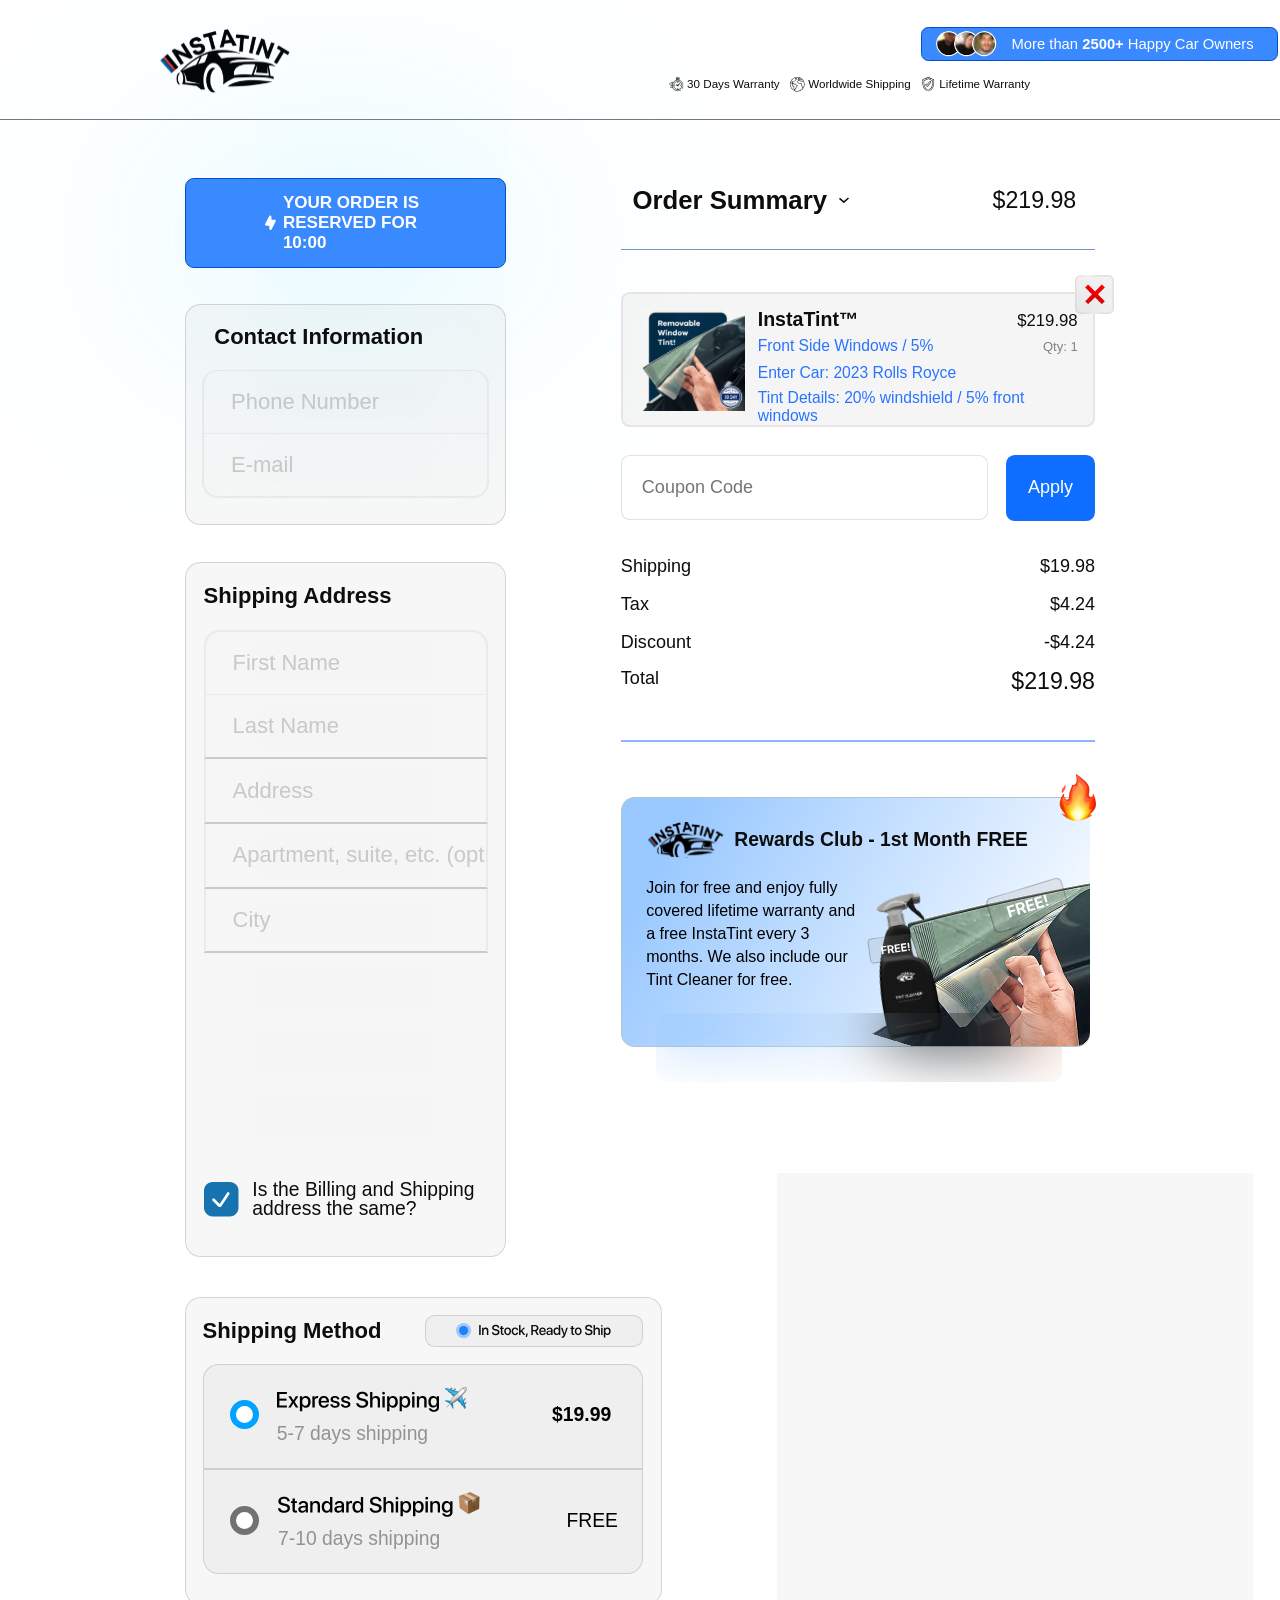
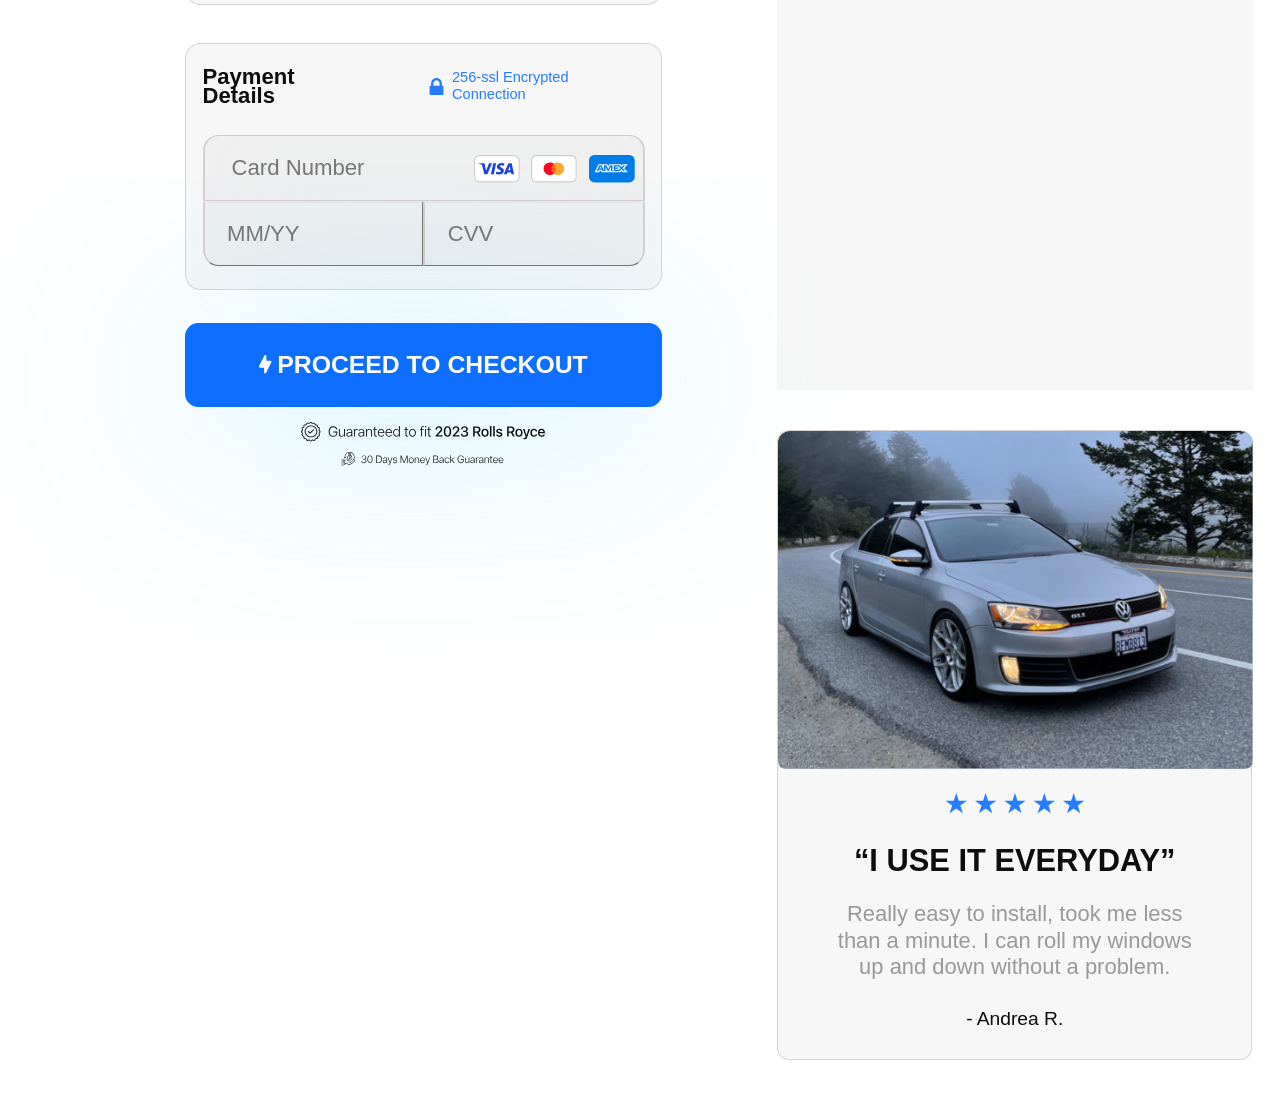
==== index.html @ 5199ae2e "first commit" ====
<!DOCTYPE html>
<html lang="en">

<head>
    <meta charset="UTF-8">
    <meta name="viewport" content="width=device-width, initial-scale=1.0">
    <title>Project 3</title>
    <link rel="stylesheet" href="https://fonts.cdnfonts.com/css/sf-pro-display" />
    <link rel="stylesheet" href="style.css">
</head>

<body>
    <header class="header">
        <div class="first-blue">
            <img src="images/electro.svg" alt="" class="electro" />git init
            <p>YOUR ORDER IS RESERVED FOR 10:00</p>
        </div>
        <div class="main-head">
            <img src="images/logo.svg" alt="" class="logo" />
            <div class="review">
                <div class="avatar-box">
                    <div class="avatars">
                        <img src="images/man-1.svg" alt="User 1" />
                        <img src="images/man-2.svg" alt="User 2" />
                        <img src="images/man-3.svg" alt="User 3" />
                    </div>
                </div>
                <p>More than <span>2500+</span> Happy Car Owners</p>
            </div>
        </div>

        <div class="symbol">
            <div class="same-symbol">
                <img src="images/watch.svg" alt="" class="hint" />
                <p>30 Days Warranty</p>
            </div>
            <div class="same-symbol">
                <img src="images/earth.svg" alt="" class="hint" />
                <p>Worldwide Shipping</p>
            </div>
            <div class="same-symbol">
                <img src="images/protection.svg" alt="" class="hint" />
                <p>Lifetime Warranty</p>
            </div>
        </div>
    </header>
    <section class="section-1">
        <div class="part-1">
            <div class="blue">
                <img src="images/electro.svg" alt="" class="electro" />
                <p>YOUR ORDER IS RESERVED FOR 10:00</p>
            </div>
            <div class="contact">
                <p class="info">Contact Information</p>
                <div class="in">
                    <input type="number" placeholder="Phone Number" class="a">
                    <input type="email" placeholder="E-mail" class="b">
                </div>
            </div>
            <div class="adrees">
                <h2>Shipping Address</h2>
                <div class="in-sec">
                    <input type="email" placeholder="First Name" class="c">
                    <input type="email" placeholder="Last Name" class="d">
                    <input type="email" placeholder="Address" class="d">
                    <input type="email" placeholder="Apartment, suite, etc. (optional)" class="d">
                    <input type="email" placeholder="City" class="d">
                    <input type="email" placeholder="Select State" class="d">
                    <input type="email" placeholder="United States" class="d">
                    <input type="email" placeholder="Zip Code" class="f">
                </div>
                <div class="tick-sec">
                    <img src="images/tick.svg" alt="">
                    <p>Is the Billing and Shipping address the same?</p>
                </div>
            </div>
        </div>
        <div class="part-2">
            <div class="order-summary">
                <div class="alpha">

                    <img src="images/vect.svg" alt="">
                    <p>Order Summary</p>
                    <img src="images/small-ic.svg" alt="">

                </div>
                <div class="price">$219.98</div>
            </div>

            <div class="insta">
                <div class="remove">
                    <img src="images/first.svg" alt="" />
                </div>

                <div class="main-tint">
                    <div class="tint">
                        <p>InstaTint™</p>
                        <span>$219.98</span>
                    </div>
                    <div class="qty">
                        <p>Front Side Windows / 5%</p>
                        <span>Qty: 1</span>
                    </div>
                    <div class="united">
                        <p>Enter Car: 2023 Rolls Royce</p>
                        <p>Tint Details: 20% windshield / 5% front windows</p>
                    </div>
                </div>
                <div class="cross">
                    <img src="images/cross.png" alt="" />
                </div>
            </div>

            <div class="code">
                <input type="number" placeholder="Coupon Code" />
                <button>Apply</button>
            </div>

            <div class="shipping">
                <div>
                    <p>Shipping</p>
                    <p>$19.98</p>
                </div>
                <div>
                    <p>Tax</p>
                    <p>$4.24</p>
                </div>
                <div>
                    <p>Discount</p>
                    <p>-$4.24</p>
                </div>
            </div>
            <div class="total">
                <p>Total</p>
                <span>$219.98</span>
            </div>
            <div class="line"></div>

            <div class="reward">
                <img src="images/cloud.svg" alt="" />
                <div class="reward-head">
                    <img src="images/logo-2.svg" alt="" />
                    <p>Rewards Club - 1st Month FREE</p>
                </div>
                <div class="reward-para">
                    <p>
                        Join for free and enjoy fully covered lifetime warranty and a free
                        InstaTint every 3 months. We also include our Tint Cleaner for
                        free.
                    </p>
                </div>
                <div class="bag">
                    <img class="bag-image" src="images/bag.png" alt="">
                </div>
                <div class="clean">
                    <img src="images/cleaning-spray.svg" alt="">
                </div>
                <div class="free-1">
                    <img src="images/free.svg" alt="">
                </div>
                <div class="free-res"><img src="images/res-free.svg" alt=""></div>
                <div class="free-2">
                    <img src="images/free-1.svg" alt="">
                </div>
                <div class="join">
                    <img class="check" src="images/checke.png" alt="">
                    <p>JOIN TODAY</p>
                </div>
                <div class="fire">
                    <img src="images/fire.png" alt="">
                </div>
            </div>
        </div>
    </section>
    <section class="section-2">
        <div class="sec-2-part-1">
            <div class="ship-sec">
                <div class="ship-con">
                    <h3>Shipping Method</h3>
                    <div class="ship-box">
                        <img src="images/circle.svg" alt="">
                    </div>
                </div>
                <div class="express">
                    <div class="exp-sh">
                        <div class="exp">
                            <div class="blue-circle"></div>
                            <div class="exp-con">
                                <img src="images/expres.png" alt="">
                                <p>5-7 days shipping</p>
                            </div>
                        </div>
                        <h1>$19.99</h1>
                    </div>
                    <div class="standard">
                        <div class="st-con">
                            <div class="brown-circle"></div>
                            <div class="exp-con">
                                <img src="images/aer.png" alt="">
                                <p>7-10 days shipping</p>
                            </div>
                        </div>
                        <h2>FREE</h2>
                    </div>
                </div>
            </div>
            <div class="payment-sec">
                <div class="pay-content">
                    <div class="h2-res">
                        <div class="blue-circle"></div>
                        <h3>Credit Card</h3>
                    </div>
                    <h2>Payment Details</h2>
                    <div class="lock">
                        <img src="images/lok.svg" alt="">
                        <p>256-ssl Encrypted Connection</p>
                    </div>
                </div>
                <div class="all">
                    <input type="number" placeholder="Card Number" class="g">
                    <div class="input-double">
                        <input type="number" placeholder="MM/YY" class="j">
                        <input type="text" placeholder="CVV" class="h">
                    </div>
                    <div class="bank">
                        <img src="images/Visa.svg" alt="">
                        <img src="images/cad.svg" alt="">
                        <img src="images/amex.svg" alt="">
                    </div>
                </div>
            </div>
            <div class="proc">
                <img src="images/icon.svg" alt="">
                <p>PROCEED TO CHECKOUT</p>
            </div>
            <div class="end-img">
                <img class="big" src="images/fram.svg" alt="">
                <img class="smal" src="images/money-bac.svg" alt="">
            </div>
        </div>


        <!-- part--two------------------------------------------------------ -->

        <div class="sec-2-part-2">
            <div class="main-2">
                <div class="heading-trust">
                    <p>Why Do Over 2.5K+ Customers Trust INSTATINTS</p>
                </div>
                <div class="car-1">
                    <img class="door-1" src="images/car-door-1.svg" alt="" />
                    <img class="blur" src="images/blur.svg" alt="" />
                    <div class="theory-1">
                        <p>Filters 96% of UV rays</p>
                        <span>InstaTints' window films </span>
                        <span>provide excellent UV</span>
                        <span>protection, blocking up to 96%</span>
                        <span> of harmful ultraviolet rays.</span>
                    </div>
                </div>


                <div class="car-2">
                    <div class="theory-2">
                        <p>Glare reduction</p>
                        <span>Our tints are designed to reduce</span>
                        <span>glare from the sun and</span>
                        <span>headlights, enhancing your</span>
                        <span> visibility and reducing eye strain</span>
                        <span>while driving.</span>
                        <div class="th-2">Our tints are designed to reduce glare from the sun and headlights, enhancing
                            your visibility and reducing eye strain while driving.</div>
                    </div>
                    <img class="door-2" src="images/imag.svg" alt="" />
                    <img class="blur-2" src="images/blur.svg" alt="" />
                </div>


                <div class="car-3">
                    <div class="theory-3">
                        <p>Aesthetic Look</p>
                        <span>With InstaTints, you can achieve</span>
                        <span>the perfect look for your vehicle,</span>
                        <span> whether you prefer a classic, </span>
                        <span>understated style or a bold, eye-</span>
                        <span> catching appearance.</span>
                    </div>
                    <img class="door-3" src="images/imeg.svg" alt="" />
                    <img class="blur-3" src="images/blur.svg" alt="" />
                </div>

            </div>
            <div class="end-image">
                <div class="cars-img">
                    <img class="luxury" src="images/change.svg" alt="">
                    <img class="sec-cars" src="images/car-2-img.png" alt="">
                    <img class="sec-cars" src="images/car-3-img.png" alt="">
                </div>
                <div class="stars"><img src="images/stars.svg" alt=""></div>
                <div class="h2">“I use it everyday”</div>
                <p>Really easy to install, took me less than a minute. I can roll my windows up and down without a
                    problem.</p>
                <h4>- Andrea R.</h4>
            </div>

        </div>













    </section>



    <!-- js images -->
    <script>
        document.addEventListener("DOMContentLoaded", function () {

            const cars = document.querySelectorAll(".cars-img img");
            let current = 0;

            // Start mein sirf pehli (luxury) image show
            cars.forEach(function (car) {
                car.style.display = "none";
                car.style.opacity = "0";
                car.style.transition = "opacity 0.5s ease";
            });

            cars[0].style.display = "block";
            cars[0].style.opacity = "1";

            // Har 3.5 seconds baad image change
            setInterval(function () {

                // Current image hide
                cars[current].style.opacity = "0";

                setTimeout(function () {
                    cars[current].style.display = "none";

                    // Next image
                    current++;

                    if (current >= cars.length) {
                        current = 0;
                    }

                    cars[current].style.display = "block";

                    setTimeout(function () {
                        cars[current].style.opacity = "1";
                    }, 50);

                }, 500);

            }, 3500);

        });
    </script>
</body>

</html>
---- style.css ----
* {
  margin: 0;
  padding: 0;
  box-sizing: border-box;
  font-family: "SF Pro Display", sans-serif;
}

.header {
  border-bottom: 1.5px solid #767676;
  height: 120px;
}

.main-head {
  display: flex;
  padding-bottom: 27px;
}

.logo {
  max-width: 132px;
  max-height: 65.0434799194336px;
  margin-left: 160px;
  margin-top: 29px;
}

.review {
  display: flex;
  max-width: 357px;
  width: 100%;
  height: 33.5px;
  border-width: 0.74px;
  opacity: 1;
  border-radius: 7.41px;
  background-color: #0d6effcf;
  border: 0.74px solid #0050c8;
  align-items: center;
  margin-left: 631px;
  margin-top: 27px;
}

.review p {
  font-weight: 500;
  font-size: 14.81px;
  color: #ffffff;
}

.header span {
  font-weight: 600;
  font-size: 14.81px;
}

.avatar-box {
  display: inline-block;
  padding: 16px 14px;
  border-radius: 12px;
}

.avatars {
  display: flex;
  align-items: center;
}

.avatars img {
  width: 25.8px;
  height: 25.8px;
  object-fit: cover;
  margin-left: -8px;
  border-radius: 50%;
}

.avatars img:first-child {
  margin-left: 0;
}

.symbol {
  display: flex;
  position: absolute;
  right: 250px;
  margin-top: -44px;
  gap: 10.08px;
}

.same-symbol {
  display: flex;
  gap: 3.49px;
}

.same-symbol p {
  font-weight: 300;
  font-size: 11.63px;
  color: #0d0d0d;
  font-style: light;
}

.hint {
  width: 15px;
  height: 15px;
}

/* .............................section-1...................... */
.section-1 {
  margin-left: 185px;
  margin-right: 185px;
  display: flex;
  gap: 115.27px;
}

.blue {
  max-width: 477.3651428222656px;
  border-radius: 8.84px;
  border-width: 0.61px;
  background-color: #3989ff;
  border: 0.61px solid #0050c8;
  box-shadow: 0px 15.97px 238.68px 0px #69e4ff7a;
  display: flex;
  padding: 14px 79px 14px 79px;
  gap: 6.9px;
  margin-top: 57.5px;
  margin-bottom: 36px;
}

.blue p {
  color: #ffffff;
  font-weight: 700;
  font-size: 17.05px;
}

.contact {
  max-width: 476.0639343261719px;
  width: 100%;
  height: 221.5210723876953px;
  border-radius: 15.69px;
  border-width: 1.57px;
  border: 1.57px solid rgb(173 156 156 / 40%);
  backdrop-filter: blur(37.649532318115234px);
  background-color: #0d0d0d08;

}

.contact p {
  padding-top: 19px;
  color: #0d0d0d;
  font-weight: 700;
  font-size: 22.01px;
  padding-left: 28.29px;
}

.info {
  margin-bottom: 20.91px;
}

.in {
  display: flex;
  flex-direction: column;
  padding-left: 16px;
  padding-right: 16px;
  margin-bottom: 25.89px;
}

.a {
  max-width: 441px;
  width: 100%;
  height: 64px;
  background-color: #0d0d0d08;
  border-top: 2px solid #0d0d0d08;
  border: 1.57px solid rgb(173 156 156 / 40%);
  border-left: 2px solid rgb(173 156 156 / 40%);
  border-right: 2px solid rgb(173 156 156 / 40%);
  backdrop-filter: blur(37.649532318115234px);
  border-top-left-radius: 15.69px;
  border-top-right-radius: 15.69px;
  text-indent: 27px;

}

.b {
  max-width: 441px;
  width: 100%;
  height: 64px;
  background-color: #0d0d0d08;
  backdrop-filter: blur(37.649532318115234px);
  border-bottom-left-radius: 15.69px;
  border-bottom-right-radius: 15.69px;
  text-indent: 27px;
  border-bottom: 2px solid rgb(173 156 156 / 40%);
  border-left: 2px solid rgb(173 156 156 / 40%);
  border-right: 2px solid rgb(173 156 156 / 40%);
  border-top: none;

}

.in input {
  color: #0D0D0D5C;
  font-weight: 400;
  font-size: 22.01px;
  opacity: 36%;
}

.adrees {
  max-width: 477px;
  width: 100%;
  opacity: 1;
  margin-top: 37px;
  background-color: #0D0D0D08;
  backdrop-filter: blur(37.75865173339844px);
  padding: 23px 16.51px 0 17.55px;
  border-radius: 15.73px;
  border: 1.57px solid rgb(173 156 156 / 40%);

}

.adrees h2 {
  font-weight: 700;
  font-size: 22.08px;
  line-height: 19.23px;
  color: #0D0D0D;
}

.in-sec {
  margin-top: 24.5px;
}

.in-sec input {
  color: rgb(173 156 156 / 40%);
  font-weight: 400;
  font-size: 22.01px;
  opacity: 36%;
}

.c {
  max-width: 441px;
  width: 100%;
  height: 65px;
  background-color: #0d0d0d08;
  border-top: 2px solid rgb(173 156 156 / 40%);
  border-bottom: 1.57px solid rgb(173 156 156 / 40%);
  border-left: 2px solid rgb(173 156 156 / 40%);
  border-right: 2px solid rgb(173 156 156 / 40%);
  backdrop-filter: blur(37.649532318115234px);
  border-top-left-radius: 15.69px;
  border-top-right-radius: 15.69px;
  text-indent: 27px;
}

.d {
  max-width: 441px;
  width: 100%;
  height: 64.7px;
  background-color: #0d0d0d08;
  border-top: 0px solid rgb(173 156 156 / 40%);
  /* border-bottom: 1.57px solid rgb(173 156 156 / 40%); */
  border-left: 2px solid rgb(173 156 156 / 40%);
  border-right: 2px solid rgb(173 156 156 / 40%);
  backdrop-filter: blur(37.649532318115234px);
  text-indent: 27px;
}

.f {
  max-width: 441px;
  width: 100%;
  height: 64px;
  background-color: #0d0d0d08;
  backdrop-filter: blur(37.649532318115234px);
  border-bottom-left-radius: 15.69px;
  border-bottom-right-radius: 15.69px;
  text-indent: 27px;
  border-bottom: 2px solid rgb(173 156 156 / 40%);
  border-left: 2px solid rgb(173 156 156 / 40%);
  border-right: 2px solid rgb(173 156 156 / 40%);
  border-top: none;
  margin-bottom: 33px;
}

.tick-sec {
  display: flex;
  align-items: center;
  gap: 13.8px;
  margin-bottom: 38px;
}

.tick-sec p {
  font-weight: 400;
  font-size: 19.32px;
  line-height: 19.23px;
  color: #0D0D0D;
}

/*   ...part---two...../ */
.part-2 {
  max-width: 474.15px;
  width: 100%;
}

.order-summary {
  margin-top: 65.5px;
  display: flex;
  align-items: center;
  gap: 144px;
  border-bottom: 0.94px solid #7593c6;
  padding-bottom: 34.95px;
  margin-bottom: 42px;
}

.alpha {
  display: flex;
  gap: 11.58px;
}

.alpha p {
  color: #0d0d0d;
  font-weight: 700;
  font-size: 25.74px;
}

.price {
  color: #0d0d0d;
  font-weight: 500;
  font-size: 23.17px;
}

.insta {
  max-width: 474px;
  width: 100%;
  height: 135px;
  opacity: 1;
  border-radius: 8.76px;
  border-width: 1.32px;
  background-color: #0d0d0d0a;
  backdrop-filter: blur(21.02606773376465px);
  border: 2px solid rgb(233 227 227);
  margin-bottom: 27.28px;
  display: flex;
  position: relative;
}

.remove {
  padding: 13.5px 12.85px 15px 19px;
}

.main-tint {
  max-width: 320px;
  width: 100%;
}

.tint {
  display: flex;
  justify-content: space-between;
  padding: 13.5px 0 0 0;
  margin-bottom: 6.5px;
  align-items: baseline;
}

.tint p {
  color: #0d0d0d;
  font-weight: 700;
  font-size: 19.58px;
}

.tint span {
  color: #0d0d0d;
  font-weight: 500;
  font-size: 16.75px;
}

.qty {
  display: flex;
  justify-content: space-between;
  margin-bottom: 8.5px;
  align-items: baseline;
}

.qty p {
  color: #2873ff;
  font-weight: 400;
  font-size: 15.66px;
}

.qty span {
  font-weight: 500;
  font-size: 13.03px;
  color: #818181;
}

.united {
  display: flex;
  flex-direction: column;
  gap: 7.53px;
}

.united p {
  color: #2873ff;
  font-weight: 400;
  font-size: 15.66px;
}

.cross {
  position: absolute;
  right: -21px;
  top: -19px;
}

.code {
  display: flex;
  gap: 18.5px;
  margin-bottom: 34.9px;
}

.code input {
  max-width: 366.85px;
  width: 100%;
  height: 65.5px;
  background-color: #ffffff;
  border: 2px solid #1816161f;
  border-radius: 8.8px;
  opacity: 1;
  border-width: 1.29px;
  text-indent: 20px;
  color: #0d0d0d;
  font-weight: 400;
  font-size: 18.02px;
}

.code button {
  max-width: 89px;
  width: 100%;
  height: 66.5px;
  opacity: 1;
  border-radius: 8.8px;
  border: none;
  background:
    linear-gradient(0deg, #0d6eff, #0d6eff),
    radial-gradient(216.03% 214% at 49.78% -94.51%,
      #8dbbff 30.52%,
      #0d6eff 53.85%)
    /* warning: gradient uses a rotation that is not supported by CSS and may not behave as expected */
  ;
}

button {
  font-weight: 500;
  font-size: 18.02px;
  text-align: center;
  color: #ffffff;
}

.free-res {
  display: none;
}

.shipping {
  display: flex;
  flex-direction: column;
  gap: 16.9px;
  margin-bottom: 14.7px;
}

.shipping div {
  color: #0d0d0d;
  font-weight: 500;
  font-size: 18.02px;
  display: flex;
  justify-content: space-between;
}

.total {
  display: flex;
  justify-content: space-between;
  margin-bottom: 45px;
}

.total p {
  color: #0d0d0d;
  font-weight: 500;
  font-size: 18.02px;
}

.total span {
  color: #0d0d0d;
  font-weight: 500;
  font-size: 23.17px;
}

.line {
  border: 0.94px solid #8db5ff;
  max-width: 475px;
  width: 100%;
  height: 0px;
  border-width: 0.94px;
  opacity: 1;
  margin-bottom: 55.8px;
}

.reward {
  max-width: 468.9px;
  width: 100%;
  height: 250px;
  opacity: 1;
  border-radius: 13.75px;
  border-width: 1.37px;
  border: 1.57px solid #aec7d1;
  border-right: none;
  background: linear-gradient(118.94deg,
      rgba(99, 171, 255, 0.65) 11.46%,
      rgba(255, 255, 255, 0.65) 96.56%);

  ;
  backdrop-filter: blur(32.98960876464844px);
  position: relative;
}

.reward-head {
  position: absolute;
  top: 24px;
  left: 24px;
  display: flex;
  gap: 9.5px;
  display: flex;
  align-items: center;
}

.reward-head p {
  color: #0d0d0d;
  font-weight: 700;
  font-size: 19.29px;
}

.reward-para {
  position: absolute;
  max-width: 210px;
  width: 100%;
  height: 115;
  top: 77.62px;
  left: 24.4px;
  opacity: 1;
  line-height: 23px;
}

.bag {
  max-width: 274px;
  width: 100%;
  position: absolute;
  height: 274px;
  top: -2.92px;
  left: 247.39px;
  opacity: 1;
}

.bag-image {
  border-bottom-right-radius: 13.75px;
}

.clean {
  position: absolute;
  max-width: 271px;
  width: 100%;
  height: 188px;
  top: 51.66px;
  left: 131.15px;
  opacity: 1;
}

.shadow {
  position: absolute;
  color: #2c84ff;
  max-width: 182px;
  width: 100%;
  height: 77px;
  top: 203.07px;
  left: 150.45px;
  opacity: 1;
  backdrop-filter: blur(0px);
  border-radius: 50%;
}

.free-1 {
  position: absolute;
  max-width: 56.4px;
  width: 100%;
  height: 30.01px;
  top: 128.6px;
  left: 242.99px;
  opacity: 100;
}

.free-2 {
  position: absolute;
  max-width: 81.5px;
  height: 43.3px;
  top: 71.83px;
  left: 360.55px;
  opacity: 1;
}

.fire {
  position: absolute;
  max-width: 47px;
  width: 100%;
  height: 66px;
  top: -23.99px;
  left: 432.22px;
  opacity: 1;
}

.join {
  position: absolute;
  display: flex;
  max-width: 406.6px;
  width: 100%;
  height: 69.12px;
  top: 214.37px;
  left: 33.89px;
  opacity: 1;
  border-radius: 11.92px;
  border-width: 1.19px;
  background-color: #0d6eff;
  backdrop-filter: blur(28.61383628845215px);
  align-items: center;
  gap: 8.13px;
}

.join p {
  color: #ffffff;
  font-weight: 700;
  font-size: 21.63px;
}

.check {
  background-color: #1930ff;
  height: 28px;
  max-width: 28px;
  width: 100%;
  margin-left: 121px;
  cursor: pointer;
  border-radius: 6px;
}

/* ......... section-2....... */
.section-2 {
  margin-left: 185px;
  margin-right: 185px;
  display: flex;
}

.ship-sec {
  background-color: #0D0D0D08;
  margin-top: 40px;
  padding: 17px 17.86px 29.36px 16.56px;
  border: 1.57px solid rgb(173 156 156 / 40%);
  border-radius: 15.73px;

}

.ship-con {
  display: flex;
  align-items: center;
  justify-content: space-between;
}

.ship-con h3 {
  font-weight: 700;
  font-size: 22.08px;
  line-height: 19.23px;
  color: #0D0D0D;
}

.ship-box {
  max-width: 218.2px;
  width: 100%;
  border-radius: 9.66px;
  background-color: #0D0D0D08;
  border: 1.38px solid rgb(173 156 156 / 40%);
  display: flex;
  justify-content: center;
  padding: 6.8px 0;
}

.sec-2-part-1 {
  max-width: 477px;
  width: 100%;
}

.exp-sh {
  max-width: 442.95px;
  background: #00000008;
  border: 1.57px solid rgb(173 156 156 / 40%);
  border-top-left-radius: 15.73px;
  border-top-right-radius: 15.73px;
  padding-top: 22px;
  padding-right: 28.45px;
  padding-bottom: 25.54px;
  padding-left: 26.22px;
  display: flex;
  align-items: center;
  gap: 85.36px;
  margin-top: 16.78px;
}

.blue-circle {
  width: 28.98px;
  height: 28.98px;
  border-radius: 50%;
  border: 6px solid #00A3FF;
  background: white;
  box-sizing: border-box;
}

.exp-con p {
  font-weight: 300;
  font-size: 19.32px;
  line-height: 19.23px;
  letter-spacing: -4%;
  color: #00000063;
  padding-top: 8px;
}

.exp {
  display: flex;
  align-items: center;
  gap: 18px;
}

.exp-sh h1 {
  font-weight: 700;
  font-size: 19.32px;
  line-height: 19.23px;
  color: #000000;
}

.standard {
  max-width: 442.95px;
  background: #00000008;
  border: 1.57px solid rgb(173 156 156 / 40%);
  border-bottom-left-radius: 15.73px;
  border-bottom-right-radius: 15.73px;
  padding-top: 22px;
  padding-right: 28.45px;
  padding-bottom: 24.54px;
  padding-left: 26.22px;
  display: flex;
  align-items: center;
  gap: 85.36px;
}

.brown-circle {
  width: 28.98px;
  height: 28.98px;
  border-radius: 50%;
  border: 6px solid #727272;
  background: white;
  box-sizing: border-box;
}

.standard h2 {
  font-weight: 400;
  font-size: 19.32px;
  line-height: 19.23px;
  color: #000000;
}

.st-con {
  display: flex;
  align-items: center;
  gap: 19.32px;
}

.payment-sec {
  background-color: #0D0D0D08;
  border: 1.57px solid rgb(173 156 156 / 40%);
  margin-top: 38px;
  padding: 23.46px 16.48px 22.41px 16.56px;
  border-radius: 15.73px;
  margin-bottom: 33px;
}

.pay-content {
  display: flex;
  gap: 56px;
}

.pay-content h2 {
  font-weight: 700;
  font-size: 22.08px;
  line-height: 19.23px;
  color: #0D0D0D;
}

.lock {
  display: flex;
  align-items: center;
  gap: 7.29px;
}

.lock p {
  font-weight: 400;
  font-size: 14.57px;
  line-height: 16.93px;
  color: #267DFF;
}

.bank {
  display: flex;
  align-items: center;
  gap: 11.43px;
  position: absolute;
  top: 20px;
  right: 10px;
}

.g {
  max-width: 444px;
  width: 100%;
  height: 66px;
  background-color: #0d0d0d08;
  border-top: 2px solid #0d0d0d08;
  border: 1.57px solid rgb(173 156 156 / 40%);
  border-left: 2px solid rgb(173 156 156 / 40%);
  border-right: 2px solid rgb(173 156 156 / 40%);
  backdrop-filter: blur(37.649532318115234px);
  border-top-left-radius: 15.69px;
  border-top-right-radius: 15.69px;
  text-indent: 27px;
}

.all {
  margin-top: 30px;
  position: relative;
}

.all input {
  font-weight: 400;
  font-size: 22.15px;
  line-height: 19.29px;
  color: #0D0D0D5C;
}

.input-double {
  display: flex;
}

.h {
  background-color: #0d0d0d08;
  max-width: 222px;
  width: 100%;
  height: 65px;
  opacity: 1;
  border-bottom-right-radius: 15.78px;
  border-width: 1.58px;
  padding-top: 9.69px;
  padding-right: 29.07px;
  padding-bottom: 9.69px;
  padding-left: 12.46px;
  border-top: 2px solid #0d0d0d08;
  border-right: 2px solid rgb(173 156 156 / 40%);
  border-left: 2px solid rgb(173 156 156 / 40%);
  text-indent: 10px;
}

.j {
  max-width: 222px;
  width: 100%;
  opacity: 1;
  border-bottom-left-radius: 15.78px;
  border-width: 1.58px;
  padding-top: 9.69px;
  padding-right: 29.07px;
  padding-bottom: 9.69px;
  padding-left: 12.46px;
  background-color: #0d0d0d08;
  border-top: 2px solid #0d0d0d08;
  border-left: 2px solid rgb(173 156 156 / 40%);
  text-indent: 10px;
  height: 65px;
}

.proc {
  background-color: #0D6EFF;
  border-radius: 13.26px;
  display: flex;
  align-items: center;
  justify-content: center;
  gap: 5px;
  padding: 27.99px 0;
  box-shadow: 0px 2.29px 1.14px 0px #FFFFFF40 inset;

  box-shadow: 0px 0px 1.14px 4.57px #FFFFFF1A;

  box-shadow: 0px 13.76px 205.66px 0px #69DBFF7A;

}

.proc p {
  font-weight: 700;
  font-size: 24.77px;
  color: #FFFFFF;

}

.end-img {
  display: flex;
  flex-direction: column;
  justify-content: center;
  align-items: center;
  gap: 10px;
  padding-top: 15px;
}

.smal {
  max-width: 164.8px;
  width: 100%;
  height: 13.72px;
}

.stars {
  padding-top: 24px;
}


/* .......part-2.......... */
.sec-2-part-2 {
  max-width: 474.9px;
  width: 100%;
  /* height: 816.7px; */
  margin-top: -83.5px;
  margin-bottom: 52px;
}

.main-2 {
  max-width: 474.9px;
  width: 100%;
  height: 816px;
  opacity: 1;
  border-radius: 15.65px;
  border-width: 1.57px;
  background-color: #0d0d0d08;
  border: 2px solid rgb(233 227 227);
  border-image-source:
    linear-gradient(93.8deg,
      rgba(0, 0, 0, 0.08) -44.32%,
      rgba(0, 0, 0, 0) 138.73%),
    radial-gradient(206.32% 1256.95% at 33.58% 15%,
      rgba(0, 0, 0, 0) 0%,
      rgba(0, 0, 0, 0.07) 100%);
  backdrop-filter: blur(37.56295394897461px);
}



.heading-trust {
  margin-top: 32px;
}

.heading-trust p {
  font-weight: 700;
  font-style: Bold;
  font-size: 24.71px;
  letter-spacing: 0%;
  text-align: center;
  max-width: 349px;
  width: 100%;
  margin: auto;
}

.car-1 {
  position: relative;
  max-width: 432.4px;
  width: 100%;
  height: 194.9px;
  opacity: 1;
  margin-top: 46.33px;
  display: flex;
  margin-left: 21px;
  margin-right: 20px;
  border-radius: 8px;
  border-right: 1.15px solid rgb(233 227 227);
  border-top: 1.13px solid rgb(233 227 227);
  border-bottom: 1.13px solid rgb(233 227 227);
  background-color: #0D0D0D08;

}

.door-1 {
  border-radius: 8px;
}

.blur {
  position: absolute;
  left: 82px;
}

.theory-1 {
  z-index: 1;
  display: flex;
  flex-direction: column;
  position: absolute;
  right: 18px;
  align-items: flex-end;
  top: 37px;

}

.theory-1 p {
  color: #0d0d0d;
  font-weight: 700;
  font-size: 18.02px;
  margin-bottom: 17px;
}

.theory-1 span {

  font-weight: 400;
  font-size: 15.45px;
  margin-left: 18px;
  line-height: 19.5px;

}

.car-2 {
  position: relative;
  max-width: 432.4px;
  width: 100%;
  height: 196.9px;
  opacity: 1;
  margin-top: 25px;
  display: flex;
  flex-direction: row-reverse;
  margin-left: 21px;
  margin-right: 20px;
  border-radius: 8px;
  border-right: 1.13px solid rgb(233 227 227);
  border-top: 1.13px solid rgb(233 227 227);
  border-bottom: 1.13px solid rgb(233 227 227);
  background-color: #0D0D0D08;
}

.door-2 {
  border-radius: 8px;
}

.blur-2 {
  position: absolute;
  right: 73px;
}

.theory-2 {
  z-index: 1;
  display: flex;
  flex-direction: column;
  position: absolute;
  left: 18px;
  align-items: flex-start;
  top: 27px;

}

 .theory-2 p {
  color: #0d0d0d;
  font-weight: 700;
  font-size: 18.02px;
  margin-bottom: 18px;
}

.theory-2 span {

  font-weight: 400;
  font-size: 15px;
  line-height: 19.5px;
}

.h2-res {
  display: none;
}

.car-3 {
  position: relative;
  max-width: 432.4px;
  width: 100%;
  height: 194.9px;
  opacity: 1;
  margin-top: 25.33px;
  display: flex;
  margin-left: 21px;
  margin-right: 20px;
  border-radius: 8px;
  border-right: 1.13px solid rgb(233 227 227);
  border-top: 1.13px solid rgb(233 227 227);
  border-bottom: 1.13px solid rgb(233 227 227);
  background-color: #0D0D0D08;
}

.door-3 {
  border-radius: 8px;
}

.blur-3 {
  position: absolute;
  left: 94px;
}

.theory-3 {
  z-index: 1;
  display: flex;
  flex-direction: column;
  position: absolute;
  right: 18px;
  align-items: flex-end;
  top: 28px;

}

.theory-3 p {
  color: #0d0d0d;
  font-weight: 700;
  font-size: 18.02px;
  margin-bottom: 16px;
}

.theory-3 span {

  font-weight: 400;
  font-size: 15px;
  line-height: 19.9px;
}

.section-2 {
  margin-left: 185px;
  margin-right: 185px;
  display: flex;
  gap: 115.27px;
}

.end-image {
  background-color: #0D0D0D08;
  margin-top: 40px;
  border: 1.57px solid rgb(173 156 156 / 40%);
  border-radius: 12px;
}

.luxury {
  border-top-left-radius: 12px;
  border-top-right-radius: 12px;
  border-bottom-left-radius: 8px;
  border-bottom-right-radius: 8px;
}

.end-image p {
  padding: 0 50px;
  text-align: center;
  font-weight: 400;
  font-size: 21.96px;
  line-height: 121%;
  color: #0D0D0D66;
  padding-top: 24.77px;
}

.h2 {
  font-weight: 700;
  font-style: Bold;
  font-size: 30.83px;
  line-height: 102%;
  text-align: center;
  text-transform: uppercase;
  color: #0D0D0D;
  padding-top: 25px;
}

.end-image h4 {
  font-weight: 400;
  font-size: 19.22px;
  line-height: 121%;
  color: #0D0D0D;
  text-align: center;
  padding-top: 26px;
  padding-bottom: 29.16px;
}

.stars {
  text-align: center;
}

.sec-cars {
  max-width: 474.74px;
  width: 100%;
  max-height: 341.86px;
  height: 100%;
  border-top-left-radius: 12px;
  border-top-right-radius: 12px;
  border-bottom-left-radius: 8px;
  border-bottom-right-radius: 8px;
}

.first-blue {
  display: none;
}

.oder{
  display: flex;
  align-items: center;

}
.th-2{
  display: none;
}







@media (max-width:400px) {
  .first-blue {
    display: flex;
    align-items: center;
    justify-content: center;
    max-width: 390px;
    width: 100%;
    border-bottom-left-radius: 7px;
    border-bottom-right-radius: 7px;
    border-width: 0.61px;
    background-color: #3989ff;
    box-shadow: 0px 15.97px 238.68px 0px #69e4ff7a;
    display: flex;
    padding: 8px 0;
    gap: 6.9px;
  }

  .first-blue p {
    font-weight: 700;
    font-size: 12px;
    color: white;
  }

  .header {
    border-bottom: 0;
    height: none;
  }

  .section-1 {
    flex-direction: column-reverse;
    margin: 0;
    padding: 0 22px;
    gap: 50px;
  }

  .section-2 {
    flex-direction: column;
  }

  .logo {
    margin: 0;
    max-width: 98px;
    width: 100%;
    max-height: 43px;
    height: 100%;
  }

  .review {
    margin-left: 0;
    margin-top: 0;
    max-width: 228px;
    width: 100%;
    height: 21.76px;
  }

  .review p {
    font-weight: 500;
    font-size: 9.46px;
    line-height: 10.25px;
    text-align: center;
    color: white;
  }

  .avatar-box {
    padding: 0;
  }

  .avatars img {
    width: 16.08px;
    height: 16.08px;
  }

  .review span {
    font-weight: 600;
    font-size: 9.46px;
    line-height: 10.25px;
    text-align: center;
    color: white;
  }

  .symbol {
    right: 28px;
    margin-top: -11.5px;
    gap: 6.68px;
  }

  .main-head {
    padding: 0;
    align-items: flex-start;
    gap: 24px;
    margin-top: 21px;
    padding-left: 22px;
    padding-right: 22px;
  }

  .same-symbol {
    align-items: center;
    grid-gap: 2.23px;
  }

  .same-symbol p {
    font-weight: 300;
    font-style: Light;
    font-size: 7.43px;
    line-height: 8.91px;
    letter-spacing: -2%;
    text-align: center;
    color: #0D0D0D;
  }

  .same-symbol img {
    width: 10px;
    height: 10px;
  }

  .order-summary {
    margin: 0;
    max-width: 346px;
    width: 100%;
    margin: auto;
    gap: 94px;
    padding-bottom: 17.6px;
    padding-top: 3px;
  }

  .oder {
    display: flex;
    align-items: center;
    gap: 5px;

  }

  .oder img {
    display: flex;
  }

  .alpha p {
    font-weight: 700;
    font-size: 17.45px;
    line-height: 20.35px;
    letter-spacing: -2%;
  }

  .part-2 {}

  .price {
    font-weight: 500;
    font-size: 18px;
    line-height: 13.41px;
    text-align: right;
    color: #0D0D0D;
  }

  .remove {
    padding: 11.92px 9.75px 11.92px 15.42px;
  }

  .insta {
    margin-top: 20px;
    height: 92.19px;
    margin-bottom: 22px;
  }

  .tint p {
    font-weight: 700;
    font-size: 14.63px;
    line-height: 13.41px;
    color: #0D0D0D;
  }

  .tint span {
    font-weight: 500;
    font-size: 12.54px;
    line-height: 13.41px;
    color: #0D0D0D;
  }

  .qty p {
    font-weight: 400;
    font-size: 9.75px;
    line-height: 7.32px;
  }

  .united p {
    font-weight: 400;
    font-size: 9.75px;
    line-height: 7.32px;
  }

  .qty span {
    font-family: SF Pro Display;
    font-weight: 500;
    font-style: Medium;
    font-size: 9.75px;
    leading-trim: NONE;
    line-height: 7.32px;
    letter-spacing: 0%;
    vertical-align: middle;
  }

  .remove img {
    width: 68.28px;
    height: 68.28px;
    border: 0.98px solid #ACACAC;
    border-radius: 3.9px;
  }

  .main-tint {
    padding-right: 15px;
  }

  .cross img {
    width: 27px;
    height: 27px;
  }
.alpha {
  display: flex;
  gap: 7.58px;
}
  .cross {
    right: -10px;
    top: -12px;
  }

  .united {
    gap: 9.5px;
    padding-top: 1.5px;
  }

  .tint {
    padding-top: 12px;
    margin-bottom: 7.5px;
  }

  .code input {
    height: 51.69px;
    font-family: SF Pro Display;
    font-weight: 400;
    font-style: Regular;
    font-size: 13.67px;
    leading-trim: NONE;
    line-height: 100%;
    letter-spacing: 0%;
    vertical-align: middle;
    color: #0D0D0D;
  }

  .code button {
    height: 52.11px;
  }

  .shipping p {
    font-weight: 500;
    font-size: 11.63px;
    line-height: 8.72px;
    color: #0D0D0D;
  }

  .code {
    margin-bottom: 29.66px;
  }

  .shipping {
    gap: 21px;
    margin-bottom: 21px;
  }

  .total p {
    font-weight: 500;
    font-size: 11.63px;
    line-height: 8.72px;
    color: #0D0D0D;
  }

  .total span {
    font-weight: 500;
    font-size: 18px;
    line-height: 13.08px;
    text-align: right;
    color: #0D0D0D;
  }

  .total {
    margin-bottom: 30px;
  }

  .line {
    margin-bottom: 48px;
  }

  .reward-head img {
    width: 58px;
    height: 26px;
  }

  .reward-head {
    left: 6px;
    top: 18px;
  }

  .reward-head p {
    font-weight: 700;
    font-size: 14.23px;
    line-height: 140%;
    color: #0D0D0D;
  }

  .reward-para {
    left: 11px;
    top: 59px;
    max-width: 155px;
    width: 100%;
  }

  .reward-para p {
    font-weight: 400;
    font-size: 12px;
    line-height: 140%;
    color: #0D0D0D;
  }

  .bag {
    left: 186.39px;
    top: 4.08px;
    max-width: 161px;
    height: 153px;
  }

  .bag-image {
    max-width: 190px;
    height: 180px;
  }

  .reward {
    height: 185px;
    max-width: 346px;
    width: 100%;
  }

  .join {
    max-width: 300px;
    width: 100%;
    max-height: 51px;
    height: 100%;
    top: 158px;
    left: 23px;
    display: flex;
    align-items: center;
    justify-content: center;
  }

  .check {
    margin: 0;
  }

  .join p {
    font-weight: 700;
    font-size: 15.95px;
    line-height: 140%;
  }

  .clean {
    left: 90px;
    top: 35px;
  }

  .clean img {
    height: 150px;
  }

  .free-2 {
    display: none;
    top: 79px;
    left: 260px;
  }

  .free-res {
    display: flex;
    position: absolute;
    top: 72px;
    left: 237px;
  }

  .free-1 {
    top: 111px;
    left: 197px;
  }

  .free-1 img {
    width: 42px;
    height: 22px;
  }

  .blue {
    display: none;
  }

  .free-2 img {
    width: 61px;
    height: 32px;
  }

  .fire {
    position: absolute;
    height: 66px;
    top: -17.99px;
    left: 312.22px;
  }

  .fire img {
    width: 37px;
    height: 37px;
  }

  .in {
    padding-left: 12px;
    padding-right: 12px;
  }

  .contact p {
    padding-top: 17px;
    color: #0d0d0d;
    padding-left: 21px;
    font-weight: 700;
    font-size: 16px;
    line-height: 13.94px;
  }

  .a {
    height: 48px;
    max-width: 321px;
    width: 100%;
  }

  .b {
    height: 48px;
    max-width: 321px;
    width: 100%;
  }

  .contact {
    height: 161px;
  }

  .info {
    margin-bottom: 16px;
  }

  .in input {
    font-weight: 400;
    font-size: 16px;
    line-height: 13.94px;
    color: #0D0D0D5C;
  }

  .adrees {
    padding: 17px 12px 0 12px;
    margin-top: 25px;
  }

  .adrees h2 {
    font-weight: 700;
    font-size: 16px;
    line-height: 13.94px;
    color: #0D0D0D;
  }

  .in-sec {
    margin-top: 17px;
  }

  .c {
    height: 47px;
  }

  .d {
    height: 47px;
    border-bottom: 1.14px solid rgb(173 156 156 / 40%);
  }

  .f {
    height: 47px;
    margin-bottom: 23px;
  }

  .in-sec input {
    font-weight: 400;
    font-size: 16px;
    line-height: 13.94px;
    color: #0D0D0D5C;
  }

  .tick-sec {
    margin-bottom: 28px;
    gap: 10px;
  }

  .tick-sec p {
    font-weight: 400;
    font-size: 14px;
    line-height: 13.94px;
    color: #0D0D0D;
  }

  .tick-sec img {
    width: 25px;
    height: 25px;
  }









}














/* ===== SECTION 2 RESPONSIVE - 390px ===== */

@media screen and (max-width: 391px) {

  .section-2 {
    width: 100%;
    max-width: 390px;
    margin: 0 auto;
    padding: 20px 22px;
    padding-top: 25px;
    display: flex;
    flex-direction: column;
    align-items: stretch;
    gap: 25px;
    box-sizing: border-box;
  }

  .section-2-part-1,
  .sec-2-part-2 {
    width: 100%;
    max-width: 100%;
    min-width: 0;
    margin: 0;
    box-sizing: border-box;
  }

  /* Shipping */
  .ship-sec {
    width: 100%;
    margin-top: 0;
    padding: 12px 13px 20.5px 12px;
  }

  .ship-con {
    display: flex;
    align-items: center;
    justify-content: space-between;
    gap: 8px;
  }

  .ship-con h3 {
    font-weight: 700;
    font-size: 16px;
    line-height: 13.94px;
  }

  .ship-box {
    max-width: 158px;
    height: 23px;
  }

  .ship-box img {
    max-width: 112px;
    width: 100%;
    height: 11px;
  }

  .exp-con img {
    max-width: 139px;
    width: 100%;
    height: 14px;
  }

  .express {
    width: 100%;
  }

  .exp-sh {
    margin-top: 12px;
  }

  .exp-sh,
  .standard {
    width: 100%;
    max-width: 100%;
    height: 76px;

  }

  .exp,
  .st-con {
    display: flex;
    align-items: center;
    gap: 8px;
    min-width: 0;
  }

  .brown-circle {
    width: 21px;
    height: 21px;
    min-width: 21px;
    border: 4px solid #727272;
  }

  .blue-circle {
    width: 21px;
    height: 21px;
    min-width: 21px;
    border: 4px solid #00A3FF;
  }

  .exp-con {
    min-width: 0;
  }

  .exp-con p {
    font-weight: 300;
    font-size: 14px;
    line-height: 13.94px;
    letter-spacing: -7%;
    padding-top: 0px;
  }

  .exp-sh h1,
  .standard h2 {
    font-size: 15px;
    line-height: 1.3;
    margin: 0;
    flex-shrink: 0;
  }

  /* Payment */
  .payment-sec {
    width: 100%;
    margin-top: 26px;
    margin-bottom: 28px;
    padding: 15px 12px;
    box-sizing: border-box;
  }

  .pay-content {
    display: flex;
    flex-wrap: wrap;
    justify-content: space-between;
    align-items: center;
    gap: 10px;
  }

  .pay-content h2 {
    display: none;
  }

  .h2-res {
    display: flex;
    align-items: center;
    gap: 8px;
  }

  .h2-res h3 {
    font-weight: 700;
    font-size: 16px;
    line-height: 13.94px;
    color: #0D0D0D;
  }

  .lock {
    gap: 5px;
  }

  .lock img {
    width: 12.32px;
    height: 12.32px;
  }

  .lock p {
    font-weight: 400;
    font-size: 10.56px;
    line-height: 12.27px;
  }

  .all {
    width: 100%;
    margin-top: 16px;
    position: relative;
  }

  .g {
    display: block;
    width: 100%;
    max-width: 100%;
    height: 47.5px;
    padding: 0 10px;
    text-indent: 0;
  }

  .input-double {
    display: flex;
    width: 100%;
  }

  .j,
  .h {
    width: 50%;
    max-width: 50%;
    height: 47.5px;
    min-width: 0;
    padding: 8px;
    text-indent: 0;
  }

  .all input {
    font-weight: 400;
    font-size: 16.05px;
    line-height: 13.98px;
    color: #0D0D0D5C;
  }

  .bank {
    top: 14px;
    right: 8px;
    gap: 4px;
  }

  .bank img {
    max-width: 33px;
    max-height: 19.8px;

  }

  /* Checkout */
  .proc {
    width: 100%;
    padding: 20.5px 0;
    gap: 7px;
    box-sizing: border-box;
  }

  .proc p {
    font-weight: 700;
    font-size: 18px;
    line-height: 100%;
  }

  .proc img {
    width: 11px;
    height: 19px;
  }

  .end-img {
    padding-top: 13px;
    gap: 7px;
  }

  .big {
    max-width: 178px;
    width: 100%;
    height: 14px;
  }

  /* Trust section */
  .main-2 {
    width: 100%;
    max-width: 100%;
    height: auto;
    min-height: 0;
    margin: 0;
    padding: 24px 10px;
    padding-bottom: 29px;
    box-sizing: border-box;
    overflow: hidden;
  }

  .heading-trust {
    margin-top: 0;
  }

  .heading-trust p {
font-weight: 700;
font-size: 18px;
line-height: 120%;
text-align: center;
color: #0D0D0D;
padding: 0 12px;
  }

  /* Car cards */
  /* .car-1,
  .car-2,
  .car-3 {}

  .door-1,
  .door-2,
  .door-3 {

    height: 100%;
    object-fit: cover;
  }

  .blur,
  .blur-3 {
    position: absolute;
    top: 0;
    width: 25%;
    height: 100%;
    object-fit: cover;
    pointer-events: none;
  }

  .blur {
    left: 25%;
  }

  .blur-2 {
    right: 25%;
  }

  .blur-3 {
    left: 25%;
  }

  .theory-1,
  .theory-2,
  .theory-3 {}

  .theory-2 {
    left: 3%;
    width: 55%;
    max-width: 55%;
  }

  .theory-1 p,
  .theory-2 p,
  .theory-3 p {
    font-weight: 700;
    font-size: 12.97px;
    line-height: 10.05px;
    color: #0D0D0D;
    padding-bottom: 13px;
  }

  .theory-1 span,
  .theory-2 span,
  .theory-3 span {
    font-weight: 400;
    font-size: 11.53px;
    line-height: 14.42px;
    color: #0D0D0D;
  } */
.theory-1 p,
  .theory-2 p,
  .theory-3 p {
    font-weight: 700;
    font-size: 12.97px;
    line-height: 10.05px;
    color: #0D0D0D;
    padding-bottom: 11px;
    margin-bottom: 0;
  }
.theory-1,.theory-3{
  top: 32px;
}
.theory-2{
  top: 25px;
}
.theory-3{
  top: 25px;
}
.theory-1{
  right: 8px;
}
  .blur-2{
    right: 4px;
  }
.blur-3 {
  position: absolute;
  left: 20px;
}
  .th-2{
    display: flex;
    max-width: 150px;
    width: 100%;
    font-weight: 400;
    font-size: 11.53px;
    line-height: 14.42px;
    color: #0D0D0D;
  }
  .theory-2 span{
    display: none;
}
  .theory-1 span,
  .theory-3 span {
    font-weight: 400;
    font-size: 11.53px;
    line-height: 14.42px;
    color: #0D0D0D;}
    .car-1{
      margin-top: 31px;
    }
    .car-2{
    margin-top: 19px;
    }
    .car-3{
      margin-top: 19px;
    }
.car-1,.car-2,.car-3{
    max-width: 315px;
    width: 100%;
    height: 143px;
    margin-left: 0;
    /* border-right: 2px solid lightgray; */
  }
  .blur{
    left: 24px;
  }
.door-1,.door-2,.door-3{
  object-fit: cover;
}
  /* Testimonial */
  .end-image {
    width: 100%;
    max-width: 100%;
  margin-top: 32px;
    padding-bottom: 15px;
    box-sizing: border-box;
    overflow: hidden;
  }

  .cars-img {
    display: flex;
    flex-direction: column;
    width: 100%;
    gap: 8px;
  }

  .luxury,
  .sec-cars {
    display: block;
    width: 100%;
    max-height: 246px;
    height: 100%;
    object-fit: contain;
  }

  .stars {
    padding-top: 18px;
    text-align: center;
  }

  .stars img {
    max-width: 110px;
    height: 16px;
  }

  .h2 {
    padding: 14px 10px 0;
    font-size: 23px;
    line-height: 1.2;
  }

  .end-image p {
    padding: 17px 36px 0 36px;
    font-weight: 400;
    font-size: 16px;
    line-height: 121%;
    text-align: center;
  }

  .end-image h4 {
    padding-top: 18px;
    font-weight: 400;
    font-size: 14px;
    line-height: 121%;
    padding-bottom: 8px;
  }


  .oder img {
    display: none;
  }
}
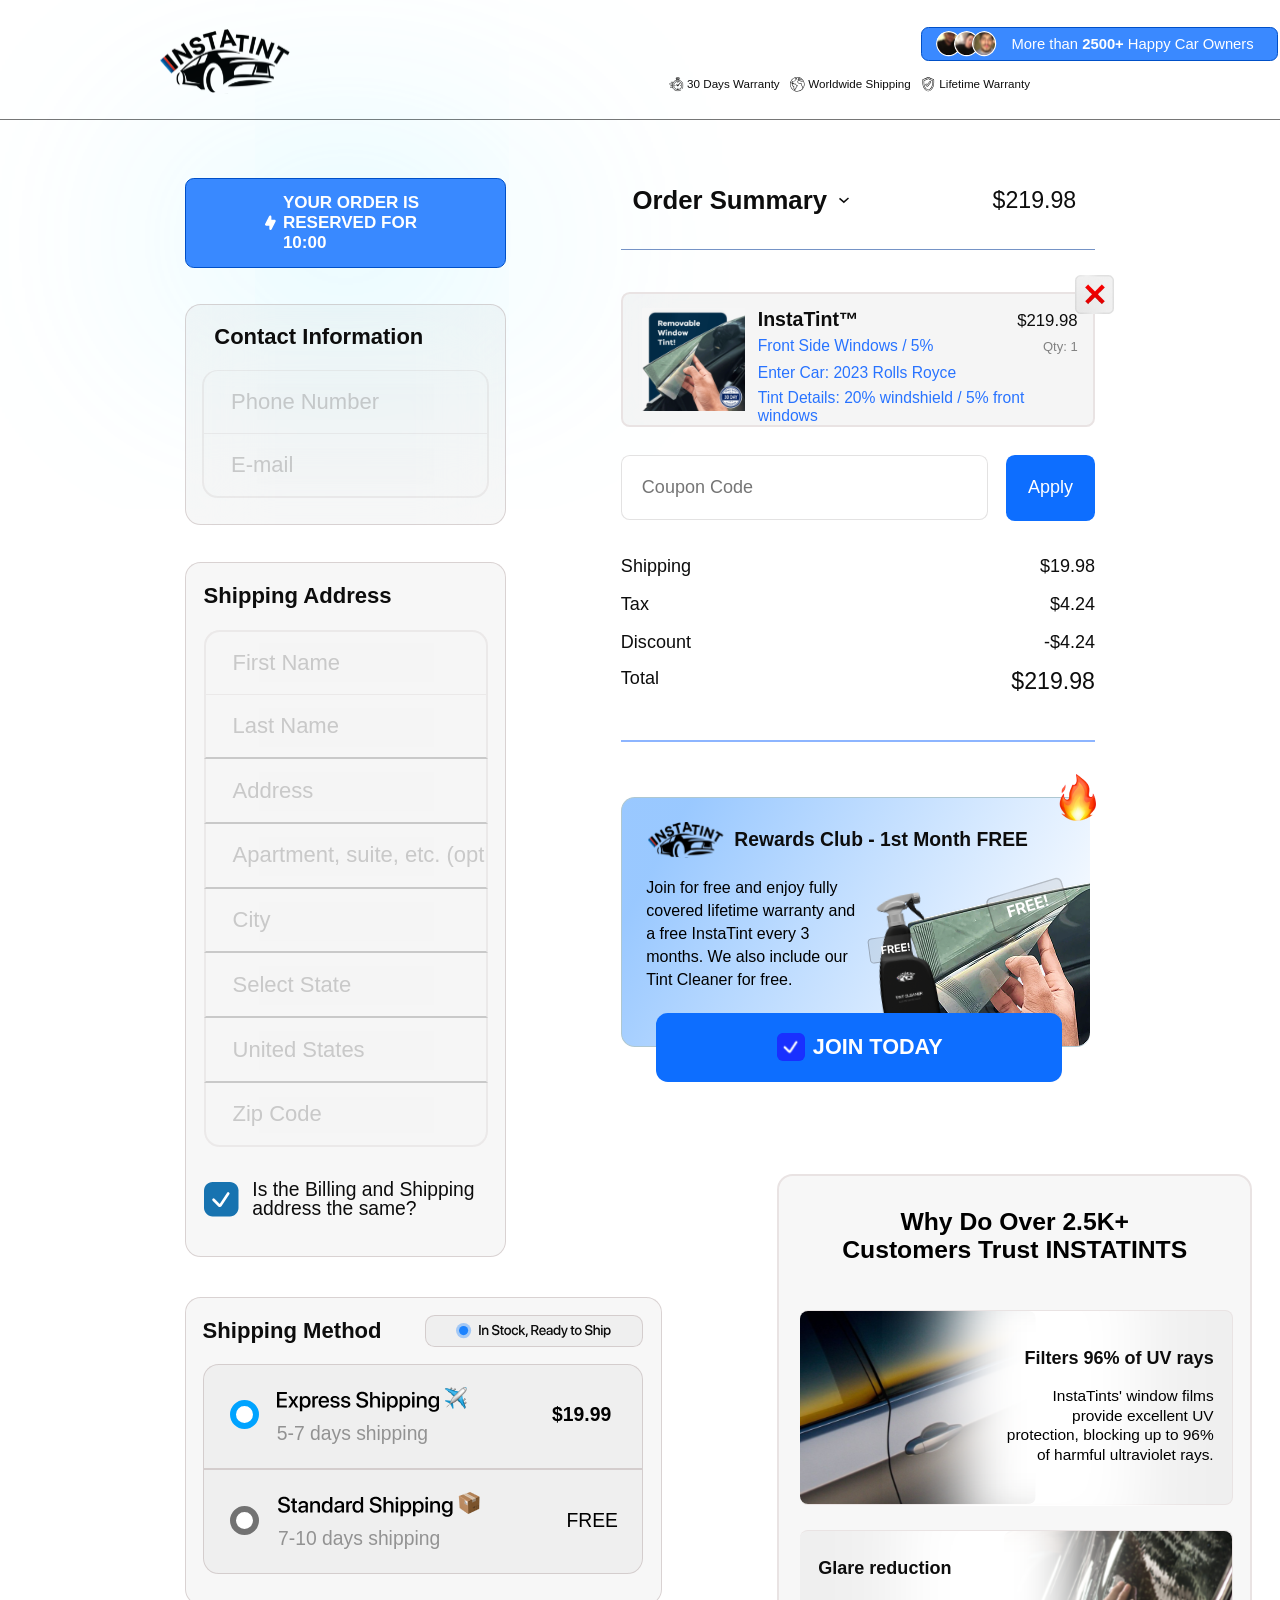
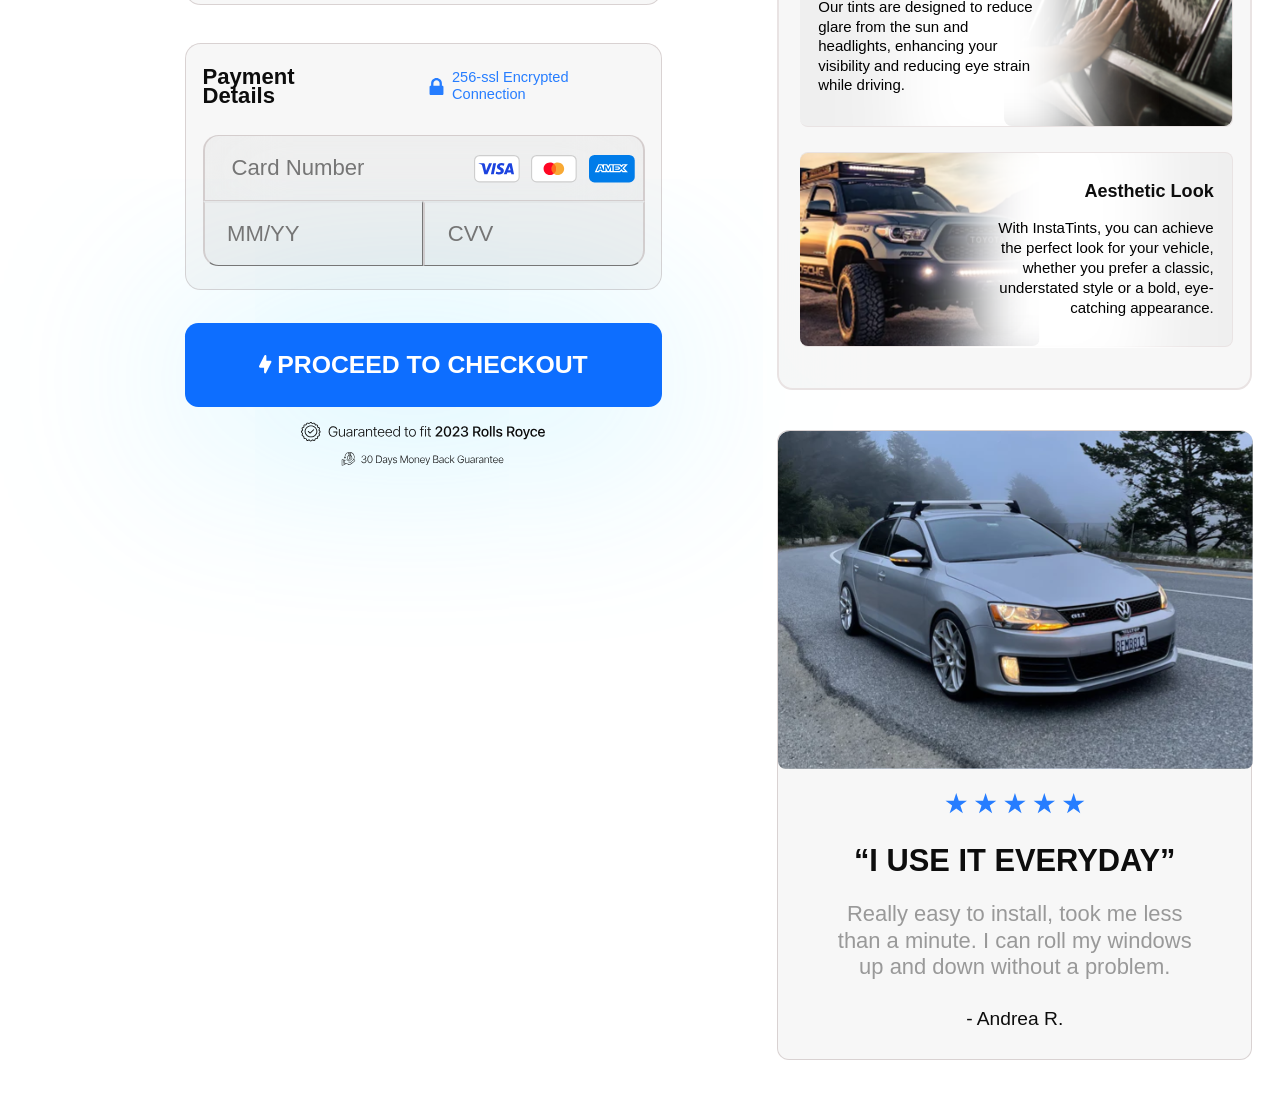
==== commit aa5e567d: "Updated project" ====
--- a/index.html
+++ b/index.html
@@ -12,7 +12,7 @@
 <body>
     <header class="header">
         <div class="first-blue">
-            <img src="images/electro.svg" alt="" class="electro" />git init
+            <img src="images/electro.svg" alt="" class="electro" />
             <p>YOUR ORDER IS RESERVED FOR 10:00</p>
         </div>
         <div class="main-head">
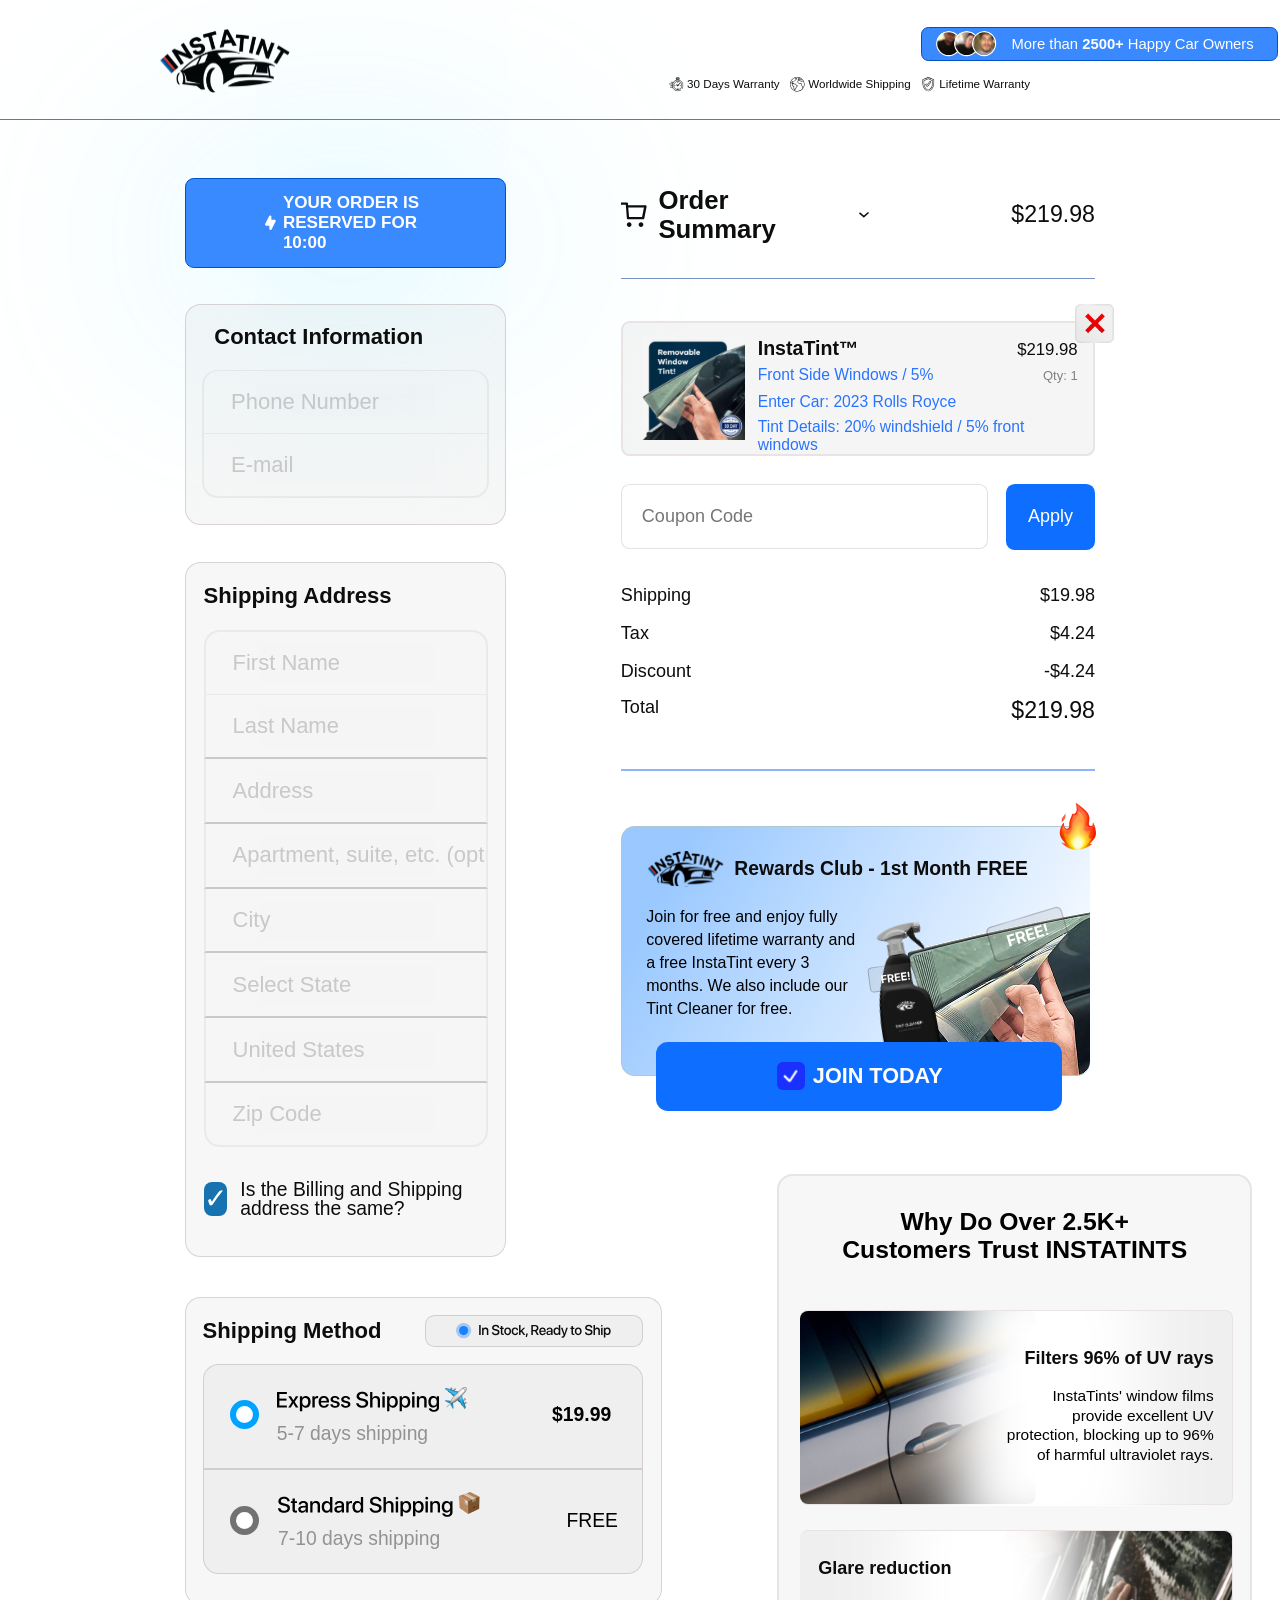
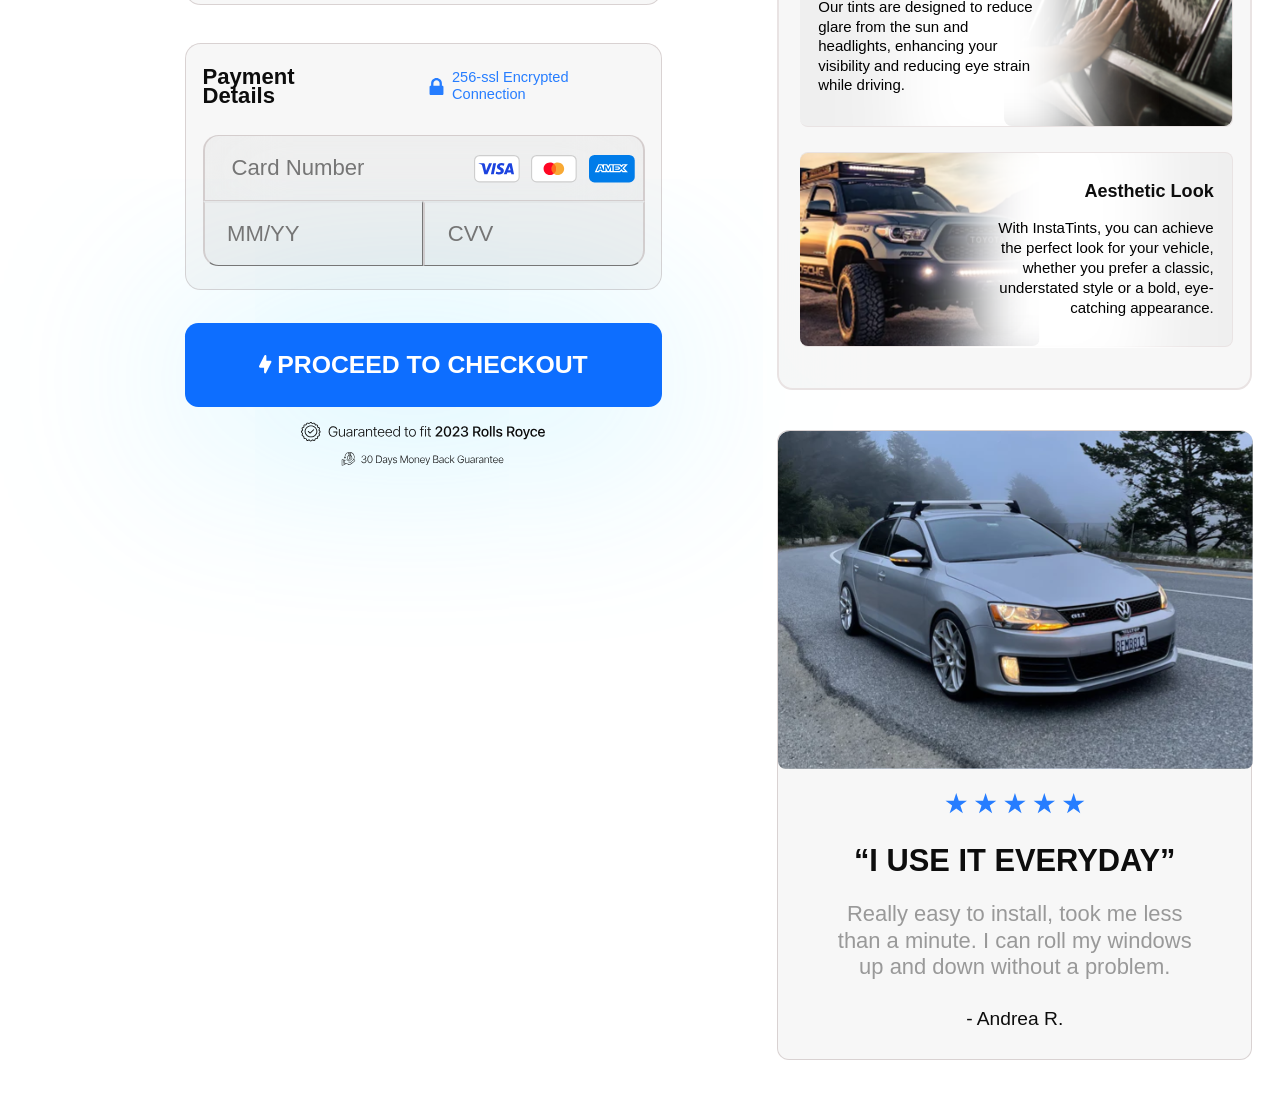
==== commit 43a2bc20: "first commit" ====
--- a/index.html
+++ b/index.html
@@ -70,7 +70,9 @@
                     <input type="email" placeholder="Zip Code" class="f">
                 </div>
                 <div class="tick-sec">
-                    <img src="images/tick.svg" alt="">
+                    <div class="custom-check" id="checkBox">
+    <span>✓</span>
+</div>
                     <p>Is the Billing and Shipping address the same?</p>
                 </div>
             </div>
@@ -79,7 +81,7 @@
             <div class="order-summary">
                 <div class="alpha">
 
-                    <img src="images/vect.svg" alt="">
+                    <img class="ikon" src="images/ikon.svg" alt="">
                     <p>Order Summary</p>
                     <img src="images/small-ic.svg" alt="">
 
@@ -365,6 +367,27 @@
             }, 3500);
 
         });
+
+
+
+const checkBox = document.getElementById("checkBox");
+
+checkBox.addEventListener("click", function () {
+    const tick = this.querySelector("span");
+
+    if (tick.style.display === "none") {
+        tick.style.display = "block";
+    } else {
+        tick.style.display ="none";
+    }
+});
+
+
+
+
+
+
+
     </script>
 </body>
 
--- a/style.css
+++ b/style.css
@@ -294,7 +294,7 @@
   margin-top: 65.5px;
   display: flex;
   align-items: center;
-  gap: 144px;
+  gap: 142px;
   border-bottom: 0.94px solid #7593c6;
   padding-bottom: 34.95px;
   margin-bottom: 42px;
@@ -1051,7 +1051,7 @@
 
 }
 
- .theory-2 p {
+.theory-2 p {
   color: #0d0d0d;
   font-weight: 700;
   font-size: 18.02px;
@@ -1162,6 +1162,35 @@
   padding-top: 25px;
 }
 
+/* cuctom-check */
+.custom-check {
+  width: 34.5px;
+  height: 34.5px;
+  background: #1773B0;
+  border-radius: 8px;
+  display: flex;
+  align-items: center;
+  justify-content: center;
+  cursor: pointer;
+  transition: 0.2s ease;
+}
+
+.custom-check span {
+  color: white;
+  font-size: 28px;
+  font-weight: 400;
+  line-height: 1;
+
+}
+
+.custom-check.active {
+  background: white;
+}
+
+.custom-check.active span {
+  display: none;
+}
+
 .end-image h4 {
   font-weight: 400;
   font-size: 19.22px;
@@ -1191,12 +1220,13 @@
   display: none;
 }
 
-.oder{
+.oder {
   display: flex;
   align-items: center;
 
 }
-.th-2{
+
+.th-2 {
   display: none;
 }
 
@@ -1206,7 +1236,7 @@
 
 
 
-@media (max-width:400px) {
+@media (min-width:388px) and (max-width:399px) {
   .first-blue {
     display: flex;
     align-items: center;
@@ -1396,14 +1426,9 @@
   }
 
   .qty span {
-    font-family: SF Pro Display;
     font-weight: 500;
-    font-style: Medium;
     font-size: 9.75px;
-    leading-trim: NONE;
     line-height: 7.32px;
-    letter-spacing: 0%;
-    vertical-align: middle;
   }
 
   .remove img {
@@ -1421,10 +1446,12 @@
     width: 27px;
     height: 27px;
   }
-.alpha {
-  display: flex;
-  gap: 7.58px;
-}
+
+  .alpha {
+    display: flex;
+    gap: 7.58px;
+  }
+
   .cross {
     right: -10px;
     top: -12px;
@@ -1442,11 +1469,8 @@
 
   .code input {
     height: 51.69px;
-    font-family: SF Pro Display;
     font-weight: 400;
-    font-style: Regular;
     font-size: 13.67px;
-    leading-trim: NONE;
     line-height: 100%;
     letter-spacing: 0%;
     vertical-align: middle;
@@ -1715,32 +1739,6 @@
     height: 25px;
   }
 
-
-
-
-
-
-
-
-
-}
-
-
-
-
-
-
-
-
-
-
-
-
-
-
-/* ===== SECTION 2 RESPONSIVE - 390px ===== */
-
-@media screen and (max-width: 391px) {
 
   .section-2 {
     width: 100%;
@@ -2005,78 +2003,15 @@
   }
 
   .heading-trust p {
-font-weight: 700;
-font-size: 18px;
-line-height: 120%;
-text-align: center;
-color: #0D0D0D;
-padding: 0 12px;
-  }
-
-  /* Car cards */
-  /* .car-1,
-  .car-2,
-  .car-3 {}
-
-  .door-1,
-  .door-2,
-  .door-3 {
-
-    height: 100%;
-    object-fit: cover;
-  }
-
-  .blur,
-  .blur-3 {
-    position: absolute;
-    top: 0;
-    width: 25%;
-    height: 100%;
-    object-fit: cover;
-    pointer-events: none;
-  }
-
-  .blur {
-    left: 25%;
-  }
-
-  .blur-2 {
-    right: 25%;
-  }
-
-  .blur-3 {
-    left: 25%;
-  }
-
-  .theory-1,
-  .theory-2,
-  .theory-3 {}
-
-  .theory-2 {
-    left: 3%;
-    width: 55%;
-    max-width: 55%;
+    font-weight: 700;
+    font-size: 18px;
+    line-height: 120%;
+    text-align: center;
+    color: #0D0D0D;
+    padding: 0 12px;
   }
 
   .theory-1 p,
-  .theory-2 p,
-  .theory-3 p {
-    font-weight: 700;
-    font-size: 12.97px;
-    line-height: 10.05px;
-    color: #0D0D0D;
-    padding-bottom: 13px;
-  }
-
-  .theory-1 span,
-  .theory-2 span,
-  .theory-3 span {
-    font-weight: 400;
-    font-size: 11.53px;
-    line-height: 14.42px;
-    color: #0D0D0D;
-  } */
-.theory-1 p,
   .theory-2 p,
   .theory-3 p {
     font-weight: 700;
@@ -2086,26 +2021,34 @@
     padding-bottom: 11px;
     margin-bottom: 0;
   }
-.theory-1,.theory-3{
-  top: 32px;
-}
-.theory-2{
-  top: 25px;
-}
-.theory-3{
-  top: 25px;
-}
-.theory-1{
-  right: 8px;
-}
-  .blur-2{
+
+  .theory-1,
+  .theory-3 {
+    top: 32px;
+  }
+
+  .theory-2 {
+    top: 25px;
+  }
+
+  .theory-3 {
+    top: 25px;
+  }
+
+  .theory-1 {
+    right: 8px;
+  }
+
+  .blur-2 {
     right: 4px;
   }
-.blur-3 {
-  position: absolute;
-  left: 20px;
-}
-  .th-2{
+
+  .blur-3 {
+    position: absolute;
+    left: 20px;
+  }
+
+  .th-2 {
     display: flex;
     max-width: 150px;
     width: 100%;
@@ -2114,42 +2057,55 @@
     line-height: 14.42px;
     color: #0D0D0D;
   }
-  .theory-2 span{
+
+  .theory-2 span {
     display: none;
-}
+  }
+
   .theory-1 span,
   .theory-3 span {
     font-weight: 400;
     font-size: 11.53px;
     line-height: 14.42px;
-    color: #0D0D0D;}
-    .car-1{
-      margin-top: 31px;
-    }
-    .car-2{
+    color: #0D0D0D;
+  }
+
+  .car-1 {
+    margin-top: 31px;
+  }
+
+  .car-2 {
     margin-top: 19px;
-    }
-    .car-3{
-      margin-top: 19px;
-    }
-.car-1,.car-2,.car-3{
+  }
+
+  .car-3 {
+    margin-top: 19px;
+  }
+
+  .car-1,
+  .car-2,
+  .car-3 {
     max-width: 315px;
     width: 100%;
     height: 143px;
     margin-left: 0;
-    /* border-right: 2px solid lightgray; */
-  }
-  .blur{
+  }
+
+  .blur {
     left: 24px;
   }
-.door-1,.door-2,.door-3{
-  object-fit: cover;
-}
+
+  .door-1,
+  .door-2,
+  .door-3 {
+    object-fit: cover;
+  }
+
   /* Testimonial */
   .end-image {
     width: 100%;
     max-width: 100%;
-  margin-top: 32px;
+    margin-top: 32px;
     padding-bottom: 15px;
     box-sizing: border-box;
     overflow: hidden;
@@ -2195,6 +2151,11 @@
     text-align: center;
   }
 
+  .ikon {
+    width: 20px;
+    height: 19px;
+  }
+
   .end-image h4 {
     padding-top: 18px;
     font-weight: 400;
@@ -2207,4 +2168,465 @@
   .oder img {
     display: none;
   }
+}
+
+/* other responsives */
+/* =====================================================================
+   RESPONSIVE FINAL (0 - 768px)
+   ===================================================================== */
+@media (max-width: 388px), (min-width: 400px) and (max-width: 768px) {
+
+  :root { --pad: clamp(16px, 5vw, 32px); }
+
+  html, body { max-width: 100%; overflow-x: hidden; }
+  img { max-width: 100%; }
+
+  /* ============================ HEADER ============================ */
+  .first-blue {
+    display: flex;
+    align-items: center;
+    justify-content: center;
+    width: 100%;
+    max-width: none;
+    padding: 8px 10px;
+    gap: 6px;
+    border-radius: 0 0 7px 7px;
+    background-color: #3989ff;
+    box-shadow: 0 15.97px 238.68px 0 #69e4ff7a;
+  }
+  .first-blue img { width: 14px; height: auto; flex: none; }
+  .first-blue p { font-weight: 700; font-size: clamp(11px, 3vw, 14px); color: #fff; }
+
+  .header { height: auto; border-bottom: 0; padding-bottom: 14px; }
+
+  .main-head {
+    display: flex;
+    align-items: center;
+    justify-content: space-between;
+    gap: 12px;
+    padding: 18px var(--pad) 0;
+  }
+  .logo {
+    margin: 0;
+    width: clamp(78px, 24vw, 120px);
+    max-width: none;
+    max-height: none;
+    height: auto;
+    flex: none;
+  }
+  .review {
+    margin: 0;
+    flex: 0 1 auto;
+    min-width: 0;
+    width: auto;
+    max-width: 300px;
+    height: auto;
+    min-height: 24px;
+    padding: 3px 10px 3px 0;
+    border-radius: 7px;
+  }
+  .review p,
+  .review span {
+    font-size: clamp(8.5px, 2.6vw, 12px);
+    line-height: 1.25;
+    text-align: center;
+    color: #fff;
+  }
+  .avatar-box { padding: 0 8px; flex: none; }
+  .avatars img { width: clamp(15px, 4vw, 22px); height: clamp(15px, 4vw, 22px); }
+
+  .symbol {
+    position: static;
+    margin: 14px 0 0;
+    padding: 0 var(--pad);
+    display: flex;
+    flex-wrap: wrap;
+    justify-content: center;
+    gap: 6px clamp(8px, 3vw, 20px);
+  }
+  .same-symbol { display: flex; align-items: center; gap: 3px; }
+  .same-symbol p { font-size: clamp(7px, 2.2vw, 11px); line-height: 1.2; text-align: left; }
+  .same-symbol img { width: clamp(10px, 2.8vw, 13px); height: clamp(10px, 2.8vw, 13px); flex: none; }
+
+  /* ============================ SECTION 1 ============================ */
+  .section-1 {
+    display: flex;
+    flex-direction: column-reverse;
+    width: 100%;
+    max-width: 600px;
+    margin: 0 auto;
+    padding: 0 var(--pad);
+    gap: 36px;
+  }
+  .part-1, .part-2 { width: 100%; max-width: none; }
+  .blue { display: none; }
+
+  /* ---- contact ---- */
+  .contact {
+    width: 100%;
+    max-width: none;
+    height: auto;
+    padding-bottom: 14px;
+    border-radius: 14px;
+    margin-top: 0;
+  }
+  .contact p {
+    padding: 17px 0 0 18px;
+    font-size: clamp(15px, 4.2vw, 20px);
+    line-height: 1.2;
+  }
+  .info { margin-bottom: 14px; }
+  .in { padding: 0 12px; margin-bottom: 0; }
+
+  /* ---- address ---- */
+  .adrees {
+    width: 100%;
+    max-width: none;
+    margin-top: 24px;
+    padding: 17px 12px 0;
+    border-radius: 14px;
+  }
+  .adrees h2 { font-size: clamp(15px, 4.2vw, 20px); line-height: 1.2; }
+  .in-sec { margin-top: 16px; }
+
+  .a, .b, .c, .d, .f {
+    display: block;
+    width: 100%;
+    max-width: none;
+    height: clamp(46px, 13vw, 56px);
+    text-indent: 0;
+    padding: 0 16px;
+    font-size: 16px;
+  }
+  .d { border-bottom: 1.14px solid rgb(173 156 156 / 40%); }
+  .f { margin-bottom: 22px; }
+  .in input, .in-sec input { font-size: 16px; line-height: normal; }
+
+  .tick-sec { align-items: center; gap: 10px; margin-bottom: 22px; }
+  .tick-sec p { font-size: clamp(12.5px, 3.6vw, 16px); line-height: 1.3; }
+  .custom-check { width: 28px; height: 28px; flex: none; }
+  .custom-check span { font-size: 22px; }
+
+  /* ---- order summary ---- */
+  .order-summary {
+    margin: 0;
+    max-width: none;
+    width: 100%;
+    gap: 8px;
+    justify-content: space-between;
+    align-items: center;
+    padding: 3px 0 16px;
+  }
+  .alpha { display: flex; align-items: center; gap: 7px; min-width: 0; }
+  .alpha p { font-size: clamp(15px, 4.6vw, 22px); line-height: 1.2; }
+  .ikon { width: 20px; height: auto; flex: none; }
+  .price { font-size: clamp(16px, 4.6vw, 22px); white-space: nowrap; flex: none; }
+
+  .insta {
+    display: flex;
+    position: relative;
+    width: 100%;
+    max-width: none;
+    height: auto;
+    min-height: 92px;
+    margin: 20px 0 22px;
+  }
+  .remove { flex: none; padding: 12px 10px 12px 14px; }
+  .remove img {
+    display: block;
+    width: clamp(60px, 18vw, 84px);
+    height: clamp(60px, 18vw, 84px);
+    object-fit: cover;
+    border: 0.98px solid #acacac;
+    border-radius: 4px;
+  }
+  .main-tint {
+    flex: 1;
+    min-width: 0;
+    max-width: none;
+    padding: 0 14px 12px 0;
+  }
+  .tint {
+    display: flex;
+    justify-content: space-between;
+    align-items: baseline;
+    gap: 8px;
+    padding-top: 12px;
+    margin-bottom: 6px;
+  }
+  .tint p { font-size: clamp(13.5px, 4vw, 18px); line-height: 1.2; }
+  .tint span { font-size: clamp(11.5px, 3.4vw, 15px); white-space: nowrap; }
+  .qty { display: flex; justify-content: space-between; align-items: baseline; gap: 8px; margin-bottom: 6px; }
+  .qty p, .qty span, .united p { font-size: clamp(9.5px, 2.8vw, 13px); line-height: 1.3; }
+  .united { display: flex; flex-direction: column; gap: 5px; padding-top: 0; }
+  .cross { right: -10px; top: -12px; }
+  .cross img { width: 27px; height: 27px; }
+
+  .code { display: flex; gap: 12px; margin-bottom: 26px; }
+  .code input {
+    flex: 1;
+    min-width: 0;
+    width: auto;
+    max-width: none;
+    height: 52px;
+    font-size: 15px;
+  }
+  .code button {
+    flex: 0 0 clamp(72px, 22vw, 89px);
+    width: auto;
+    max-width: none;
+    height: 52px;
+    font-size: 15px;
+  }
+
+  .shipping { gap: 16px; margin-bottom: 18px; }
+  .shipping div,
+  .shipping p { font-size: clamp(12px, 3.4vw, 16px); line-height: 1.2; }
+  .total { margin-bottom: 26px; }
+  .total p { font-size: clamp(12px, 3.4vw, 16px); line-height: 1.2; }
+  .total span { font-size: clamp(17px, 5vw, 22px); line-height: 1.2; }
+  .line { max-width: 100%; margin-bottom: 40px; }
+
+  /* ---- reward box (cqw = box ki width ka 1%) ---- */
+  .reward {
+    container-type: inline-size;
+    width: 100%;
+    max-width: none;
+    height: auto;
+    aspect-ratio: 346 / 185;
+    margin: 0 0 32px;
+    overflow-x: clip;
+  }
+  .reward-head { top: 5.2cqw; left: 1.7cqw; gap: 2.7cqw; }
+  .reward-head img { width: 16.8cqw; height: auto; }
+  .reward-head p { font-size: 4.1cqw; line-height: 1.4; }
+
+  .reward-para { top: 17cqw; left: 3.2cqw; width: 44.8cqw; max-width: none; height: auto; line-height: 1.4; }
+  .reward-para p { font-size: 3.47cqw; line-height: 1.4; }
+
+  .bag { top: 1.2cqw; left: 53.9cqw; width: 55cqw; max-width: none; height: auto; }
+  .bag-image { display: block; width: 100%; height: auto; max-width: none; }
+
+  .clean { top: 10.1cqw; left: 26cqw; width: auto; max-width: none; height: auto; }
+  .clean img { height: 43.4cqw; width: auto; max-width: none; display: block; }
+
+  .free-1 { top: 32.1cqw; left: 56.9cqw; width: 12.2cqw; max-width: none; height: auto; }
+  .free-1 img { width: 100%; height: auto; display: block; }
+  .free-2 { display: none; }
+  .free-res { display: block; position: absolute; top: 20.8cqw; left: 68.5cqw; width: 17cqw; }
+  .free-res img { width: 100%; height: auto; display: block; }
+
+  .fire { top: -5.2cqw; left: 90.2cqw; width: 10.7cqw; max-width: none; height: auto; }
+  .fire img { width: 100%; height: auto; display: block; }
+
+  .join {
+    top: 45.7cqw;
+    left: 6.6cqw;
+    width: 86.7cqw;
+    max-width: none;
+    height: 14.7cqw;
+    gap: 2.4cqw;
+    align-items: center;
+    justify-content: center;
+    border-radius: 3.4cqw;
+  }
+  .join p { font-size: 4.6cqw; line-height: 1.2; }
+  .check { width: 8.1cqw; max-width: none; height: 8.1cqw; margin: 0; border-radius: 1.7cqw; }
+
+  /* ============================ SECTION 2 ============================ */
+  .section-2 {
+    display: flex;
+    flex-direction: column;
+    align-items: stretch;
+    width: 100%;
+    max-width: 600px;
+    margin: 0 auto;
+    padding: 28px var(--pad) 24px;
+    gap: 28px;
+  }
+  .sec-2-part-1, .sec-2-part-2 { width: 100%; max-width: none; margin: 0; }
+
+  /* ---- shipping ---- */
+  .ship-sec { margin-top: 0; padding: 12px 12px 18px; border-radius: 14px; }
+  .ship-con { display: flex; align-items: center; justify-content: space-between; gap: 8px; }
+  .ship-con h3 { font-size: clamp(14px, 4.2vw, 20px); line-height: 1.2; }
+  .ship-box {
+    width: 100%;
+    max-width: clamp(120px, 42vw, 200px);
+    height: auto;
+    padding: 6px 0;
+    overflow: hidden;
+  }
+  .ship-box img { width: 85%; height: auto; }
+
+  .exp-sh, .standard {
+    display: flex;
+    align-items: center;
+    justify-content: space-between;
+    gap: 8px;
+    width: 100%;
+    max-width: none;
+    height: auto;
+    min-height: 70px;
+    padding: 12px 14px;
+  }
+  .exp-sh { margin-top: 12px; }
+  .exp, .st-con { display: flex; align-items: center; gap: 8px; flex: 1; min-width: 0; }
+  .exp-con { min-width: 0; }
+  .exp-con img { display: block; width: clamp(95px, 34vw, 150px); max-width: 100%; height: auto; }
+  .exp-con p { font-size: clamp(12px, 3.6vw, 16px); line-height: 1.2; padding-top: 3px; letter-spacing: normal; }
+  .blue-circle, .brown-circle {
+    width: 22px; height: 22px; min-width: 22px; flex: none; border-width: 4px;
+  }
+  .exp-sh h1, .standard h2 { font-size: clamp(14px, 4vw, 18px); line-height: 1.2; flex: none; margin: 0; }
+
+  /* ---- payment ---- */
+  .payment-sec { width: 100%; margin: 0; padding: 14px 12px; border-radius: 14px; }
+  .pay-content { display: flex; flex-wrap: wrap; align-items: center; justify-content: space-between; gap: 8px 10px; }
+  .pay-content h2 { display: none; }
+  .h2-res { display: flex; align-items: center; gap: 8px; }
+  .h2-res h3 { font-size: clamp(14px, 4.2vw, 18px); line-height: 1.2; }
+  .lock { display: flex; align-items: center; gap: 5px; }
+  .lock img { width: 12px; height: 12px; flex: none; }
+  .lock p { font-size: clamp(9.5px, 2.8vw, 13px); line-height: 1.2; white-space: nowrap; }
+
+  .all { --h: clamp(46px, 12.5vw, 56px); width: 100%; margin-top: 16px; position: relative; }
+  .all input { font-size: 16px; line-height: normal; }
+  .g {
+    display: block;
+    width: 100%;
+    max-width: none;
+    height: var(--h);
+    padding: 0 118px 0 14px;
+    text-indent: 0;
+  }
+  .input-double { display: flex; width: 100%; }
+  .j, .h {
+    flex: 1 1 50%;
+    width: 50%;
+    max-width: none;
+    min-width: 0;
+    height: var(--h);
+    padding: 0 14px;
+    text-indent: 0;
+  }
+  .bank {
+    top: calc(var(--h) / 2);
+    right: 10px;
+    transform: translateY(-50%);
+    gap: 4px;
+  }
+  .bank img { width: 34px; height: auto; max-height: 22px; }
+
+  .proc { width: 100%; padding: clamp(18px, 5vw, 26px) 0; gap: 7px; }
+  .proc p { font-size: clamp(16px, 4.8vw, 22px); line-height: 1.2; }
+  .proc img { width: auto; height: 19px; }
+
+  .end-img { padding-top: 14px; gap: 8px; }
+  .big { width: min(178px, 60%); height: auto; }
+  .smal { width: min(165px, 55%); height: auto; }
+
+  /* ---- trust cards ---- */
+  .main-2 {
+    width: 100%;
+    max-width: none;
+    height: auto;
+    padding: 24px clamp(10px, 3vw, 20px) 28px;
+    overflow: hidden;
+    border-radius: 14px;
+  }
+  .heading-trust { margin: 0; }
+  .heading-trust p { max-width: 340px; padding: 0 8px; font-size: clamp(17px, 5vw, 24px); line-height: 1.2; }
+
+  .car-1, .car-2, .car-3 {
+    container-type: inline-size;
+    width: 100%;
+    max-width: none;
+    height: auto;
+    aspect-ratio: 315 / 143;
+    margin: clamp(14px, 4vw, 24px) 0 0;
+    overflow: hidden;
+    --ov: 14cqw;          /* image aur blur ke fade ka overlap */
+    align-items: stretch;
+  }
+  .car-1 { margin-top: clamp(22px, 6vw, 32px); }
+
+  /* image apni natural width par khatam hoti hai, blur uske baad shuru hota hai,
+     dono ek doosre mein fade hote hain (jod nazar nahi aata) */
+  .door-1, .door-2, .door-3,
+  .blur, .blur-2, .blur-3 {
+    position: relative;
+    top: auto; left: auto; right: auto;
+    flex: none;
+    width: auto;
+    max-width: none;
+    height: 100%;
+    object-fit: cover;
+  }
+  .door-1, .door-2, .door-3 { border-radius: 8px; }
+
+  /* car-1 aur car-3: image left, blur uske right par */
+  .door-1, .door-3 {
+    -webkit-mask-image: linear-gradient(to right, #000 calc(100% - var(--ov)), transparent);
+            mask-image: linear-gradient(to right, #000 calc(100% - var(--ov)), transparent);
+  }
+  .blur, .blur-3 {
+    margin-left: calc(var(--ov) * -1);
+    -webkit-mask-image: linear-gradient(to right, transparent, #000 var(--ov));
+            mask-image: linear-gradient(to right, transparent, #000 var(--ov));
+  }
+
+  /* car-2: image right, blur uske left par (row-reverse) */
+  .door-2 {
+    -webkit-mask-image: linear-gradient(to left, #000 calc(100% - var(--ov)), transparent);
+            mask-image: linear-gradient(to left, #000 calc(100% - var(--ov)), transparent);
+  }
+  .blur-2 {
+    margin-right: calc(var(--ov) * -1);
+    -webkit-mask-image: linear-gradient(to left, transparent, #000 var(--ov));
+            mask-image: linear-gradient(to left, transparent, #000 var(--ov));
+  }
+
+  .theory-1 { right: 2.5cqw; top: 10.2cqw; }
+  .theory-2 { left: 5.7cqw; top: 7.9cqw; }
+  .theory-3 { right: 5.7cqw; top: 7.9cqw; }
+
+  .theory-1 p, .theory-2 p, .theory-3 p {
+    font-size: 4.1cqw;
+    line-height: 1.2;
+    margin-bottom: 0;
+    padding-bottom: 3.3cqw;
+  }
+  .theory-1 span, .theory-3 span {
+    margin-left: 0;
+    font-size: 3.66cqw;
+    line-height: 4.6cqw;
+    color: #0d0d0d;
+  }
+  .theory-2 span { display: none; }
+  .th-2 {
+    display: block;
+    width: 47.6cqw;
+    max-width: none;
+    font-size: 3.66cqw;
+    line-height: 4.6cqw;
+    color: #0d0d0d;
+  }
+
+  /* ---- testimonial ---- */
+  .end-image { width: 100%; margin-top: 28px; padding-bottom: 16px; overflow: hidden; border-radius: 12px; }
+  .cars-img { width: 100%; }
+  .luxury, .sec-cars {
+    width: 100%;
+    max-width: none;
+    height: auto;
+    max-height: none;
+    aspect-ratio: 474 / 342;
+    object-fit: cover;
+  }
+  .stars { padding-top: 18px; text-align: center; }
+  .stars img { width: clamp(95px, 30vw, 130px); height: auto; }
+  .h2 { padding: 14px 10px 0; font-size: clamp(20px, 6vw, 30px); line-height: 1.15; }
+  .end-image p { padding: 14px clamp(20px, 8vw, 48px) 0; font-size: clamp(14px, 4vw, 19px); line-height: 1.25; }
+  .end-image h4 { padding: 16px 0 6px; font-size: clamp(13px, 3.6vw, 17px); }
 }
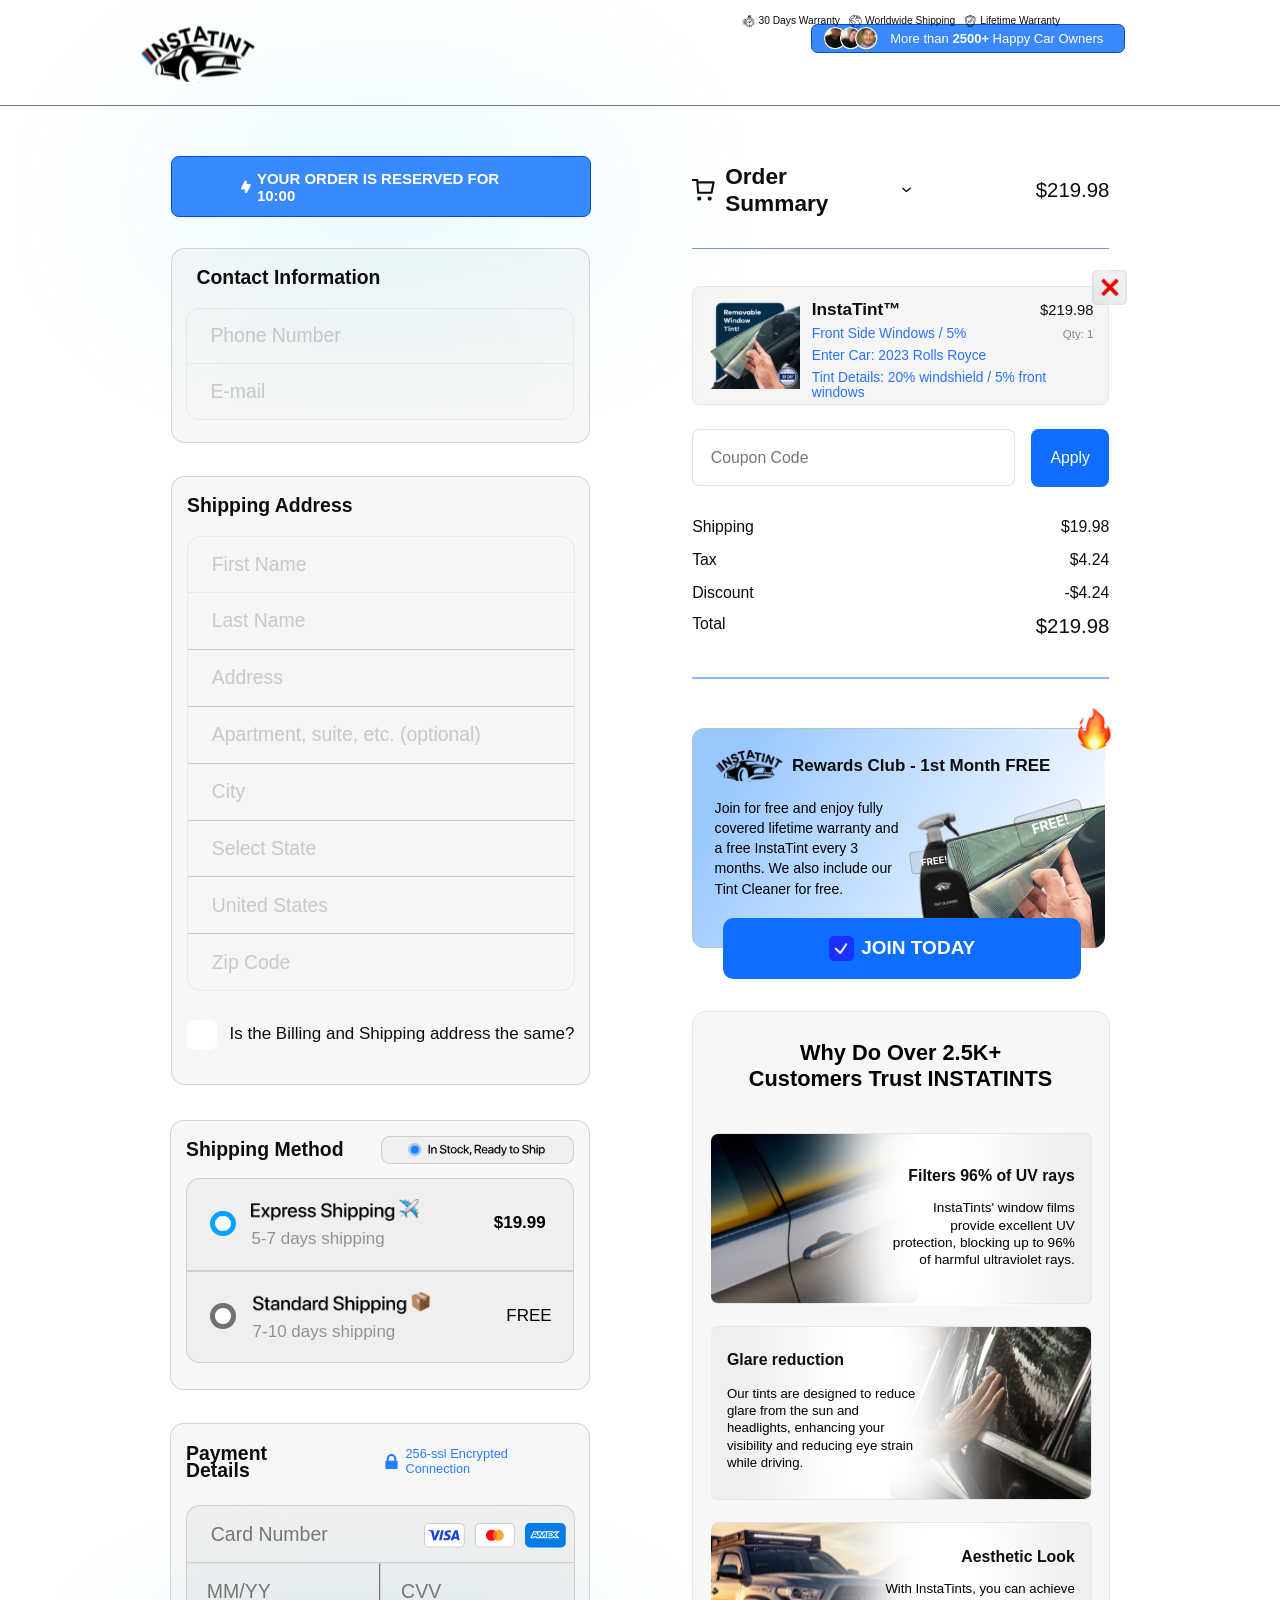
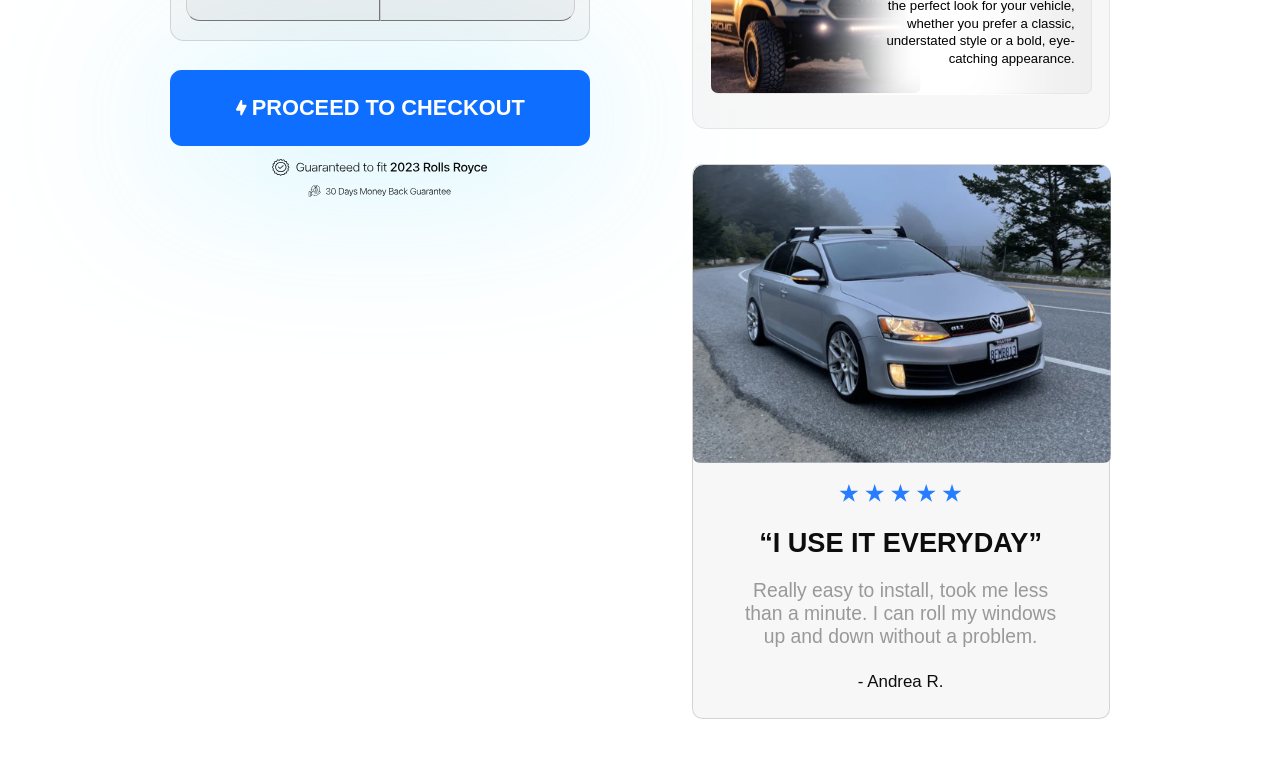
==== commit 0216c74e: "first commit" ====
--- a/index.html
+++ b/index.html
@@ -17,32 +17,36 @@
         </div>
         <div class="main-head">
             <img src="images/logo.svg" alt="" class="logo" />
-            <div class="review">
-                <div class="avatar-box">
-                    <div class="avatars">
-                        <img src="images/man-1.svg" alt="User 1" />
-                        <img src="images/man-2.svg" alt="User 2" />
-                        <img src="images/man-3.svg" alt="User 3" />
-                    </div>
-                </div>
-                <p>More than <span>2500+</span> Happy Car Owners</p>
-            </div>
-        </div>
-
-        <div class="symbol">
-            <div class="same-symbol">
-                <img src="images/watch.svg" alt="" class="hint" />
-                <p>30 Days Warranty</p>
-            </div>
-            <div class="same-symbol">
-                <img src="images/earth.svg" alt="" class="hint" />
-                <p>Worldwide Shipping</p>
-            </div>
-            <div class="same-symbol">
-                <img src="images/protection.svg" alt="" class="hint" />
-                <p>Lifetime Warranty</p>
-            </div>
-        </div>
+            <div class="top-main">
+                <div class="review">
+                    <div class="avatar-box">
+                        <div class="avatars">
+                            <img src="images/man-1.svg" alt="User 1" />
+                            <img src="images/man-2.svg" alt="User 2" />
+                            <img src="images/man-3.svg" alt="User 3" />
+                        </div>
+                    </div>
+                    <p>More than <span>2500+</span> Happy Car Owners</p>
+                </div>
+
+                <div class="symbol">
+                    <div class="same-symbol">
+                        <img src="images/watch.svg" alt="" class="hint" />
+                        <p>30 Days Warranty</p>
+                    </div>
+                    <div class="same-symbol">
+                        <img src="images/earth.svg" alt="" class="hint" />
+                        <p>Worldwide Shipping</p>
+                    </div>
+                    <div class="same-symbol">
+                        <img src="images/protection.svg" alt="" class="hint" />
+                        <p>Lifetime Warranty</p>
+                    </div>
+                </div>
+            </div>
+        </div>
+
+
     </header>
     <section class="section-1">
         <div class="part-1">
@@ -71,9 +75,19 @@
                 </div>
                 <div class="tick-sec">
                     <div class="custom-check" id="checkBox">
-    <span>✓</span>
-</div>
+                        <span>✓</span>
+                    </div>
                     <p>Is the Billing and Shipping address the same?</p>
+                </div>
+                 <h2>Billing Address</h2>
+                <div class="in-sec-2">
+                    <input type="email" placeholder="Address" class="c">
+                    <input type="email" placeholder="Apartment, suite, etc. (optional)" class="d">
+                    <input type="email" placeholder="City" class="d">
+                    <input type="email" placeholder="Select State" class="d">
+                    <input type="email" placeholder="United States" class="d">
+                    <input type="email" placeholder="Zip Code" class="f">
+                    
                 </div>
             </div>
         </div>
@@ -371,15 +385,31 @@
 
 
 const checkBox = document.getElementById("checkBox");
+const billingTitle = document.querySelector(".in-sec-2").previousElementSibling;
+const billingSection = document.querySelector(".in-sec-2");
+const rightSection = document.querySelector(".sec-2-part-2");
+
+// Starting state:
+// Checkbox BLUE
+// Billing section hidden
+checkBox.classList.add("active");
+billingTitle.style.display = "none";
+billingSection.style.display = "none";
 
 checkBox.addEventListener("click", function () {
-    const tick = this.querySelector("span");
-
-    if (tick.style.display === "none") {
-        tick.style.display = "block";
+
+    this.classList.toggle("active");
+
+    if (this.classList.contains("active")) {
+        // Blue checkbox
+        billingTitle.style.display = "none";
+        billingSection.style.display = "none";
     } else {
-        tick.style.display ="none";
+        // White checkbox
+        billingTitle.style.display = "block";
+        billingSection.style.display = "block";
     }
+
 });
 
 
--- a/style.css
+++ b/style.css
@@ -1752,7 +1752,12 @@
     gap: 25px;
     box-sizing: border-box;
   }
-
+.custom-check{
+  width: 25px;
+  height: 25px;
+  border-radius: 8px;
+}
+.custo
   .section-2-part-1,
   .sec-2-part-2 {
     width: 100%;
@@ -2174,7 +2179,7 @@
 /* =====================================================================
    RESPONSIVE FINAL (0 - 768px)
    ===================================================================== */
-@media (max-width: 388px), (min-width: 400px) and (max-width: 768px) {
+@media (max-width: 388px), (min-width: 400px) and (max-width: 1024px) {
 
   :root { --pad: clamp(16px, 5vw, 32px); }
 
@@ -2629,4 +2634,59 @@
   .h2 { padding: 14px 10px 0; font-size: clamp(20px, 6vw, 30px); line-height: 1.15; }
   .end-image p { padding: 14px clamp(20px, 8vw, 48px) 0; font-size: clamp(14px, 4vw, 19px); line-height: 1.25; }
   .end-image h4 { padding: 16px 0 6px; font-size: clamp(13px, 3.6vw, 17px); }
+}
+/* ===== 769px - 1024px : tablet, stacked layout ko bade screen par thoda control mein rakhna ===== */
+@media (min-width: 769px) and (max-width: 1024px) {
+  .section-1,
+  .section-2 { max-width: 680px; }
+
+  .reward {
+    max-width: 500px;
+    margin-left: auto;
+    margin-right: auto;
+  }
+  .car-1, .car-2, .car-3 {
+    max-width: 500px;
+    margin-left: auto;
+    margin-right: auto;
+  }
+}
+
+/* ===== 1025px - 1400px : aapka desktop design, screen ke hisaab se scale ===== */
+@media (min-width: 1025px) and (max-width: 1400px) {
+  .header,
+  .section-1,
+  .section-2 { zoom: var(--z, 0.71); }
+
+  .header { position: relative; }
+
+  .section-1,
+  .section-2 { justify-content: center; }
+}
+
+@media (min-width: 1025px) and (max-width: 1074px) { :root { --z: 0.71; } }
+@media (min-width: 1075px) and (max-width: 1124px) { :root { --z: 0.74; } }
+@media (min-width: 1125px) and (max-width: 1174px) { :root { --z: 0.78; } }
+@media (min-width: 1175px) and (max-width: 1224px) { :root { --z: 0.81; } }
+@media (min-width: 1225px) and (max-width: 1274px) { :root { --z: 0.85; } }
+@media (min-width: 1275px) and (max-width: 1324px) { :root { --z: 0.88; } }
+@media (min-width: 1325px) and (max-width: 1374px) { :root { --z: 0.92; } }
+@media (min-width: 1375px) and (max-width: 1400px) { :root { --z: 0.95; } }
+
+
+
+@media (min-width: 1435px) and (max-width: 1450px) {
+  .symbol {
+    right: 171px;
+  }
+}
+@media (min-width: 1450px) and (max-width: 1470px) {
+  .symbol {
+    right: 192px;
+  }
+}
+@media (min-width: 1470px) and (max-width: 1490px) {
+  .symbol {
+    right: 220px;
+  }
 }
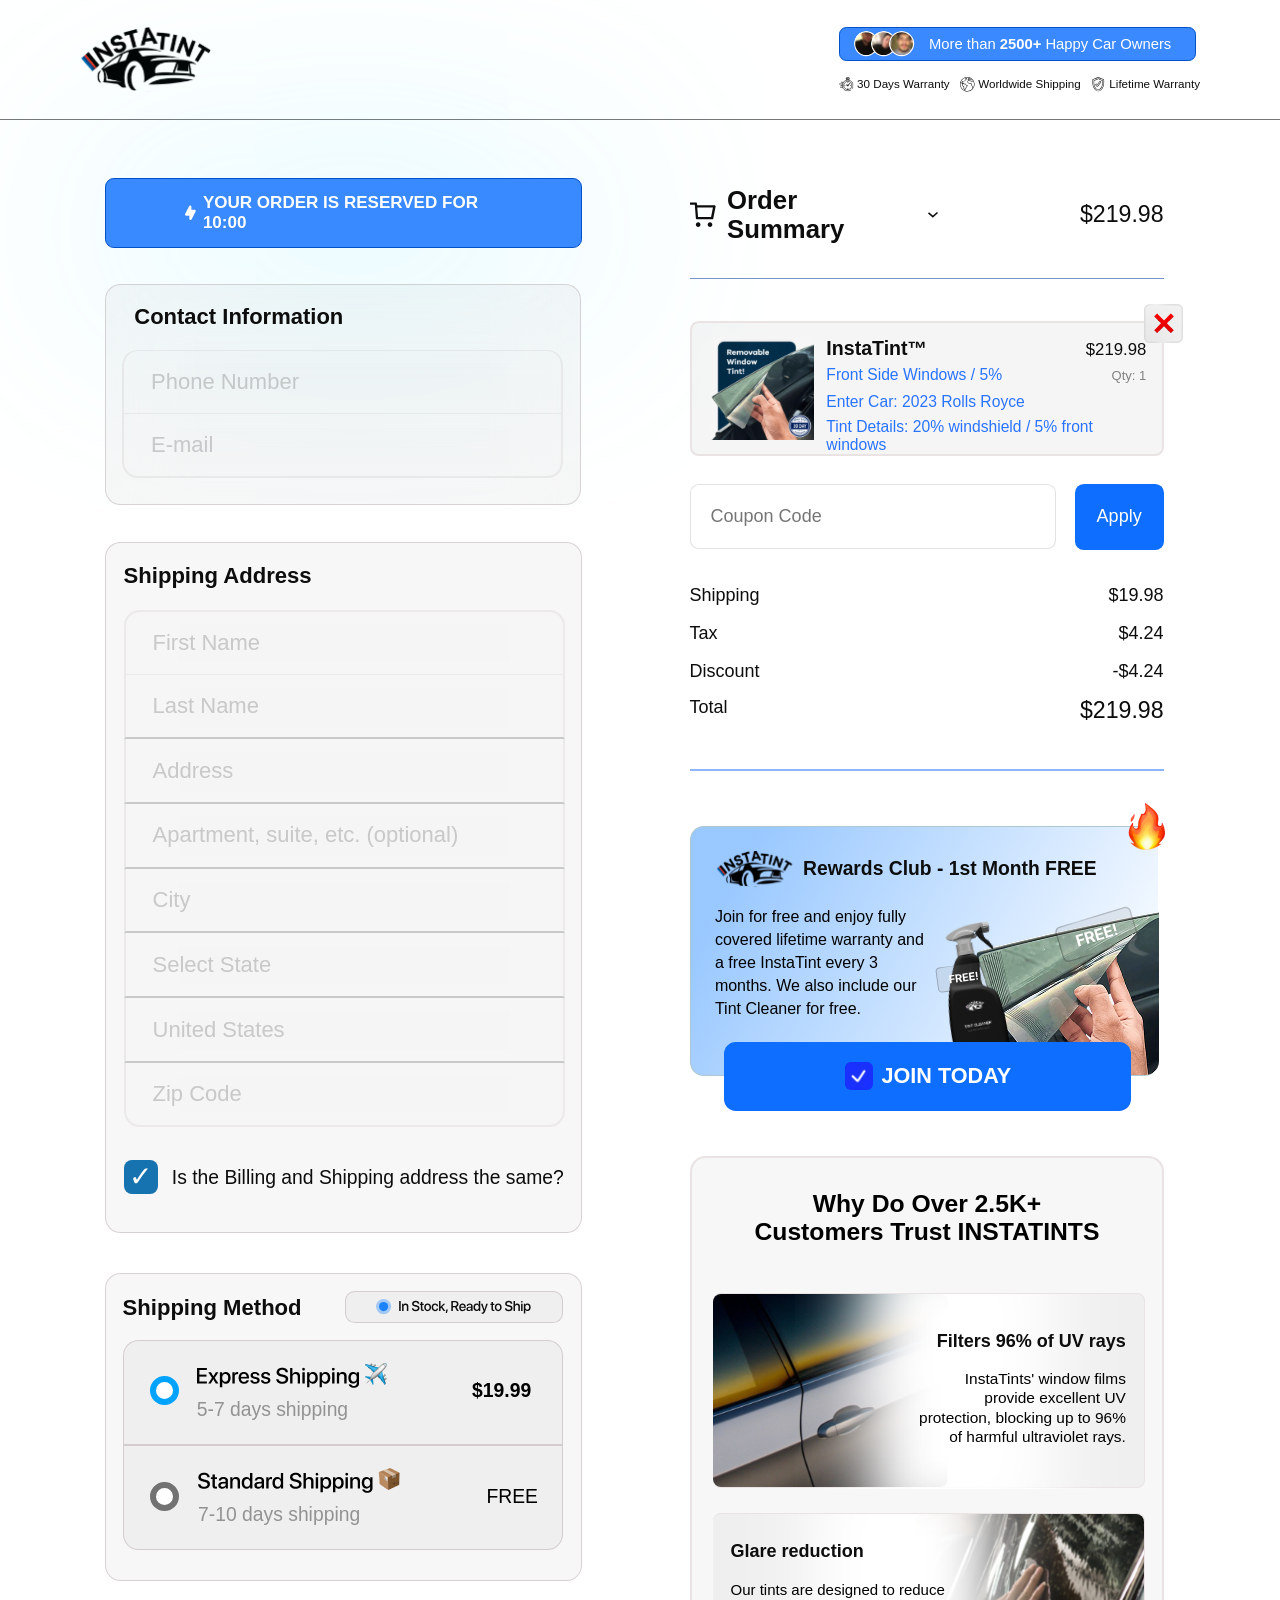
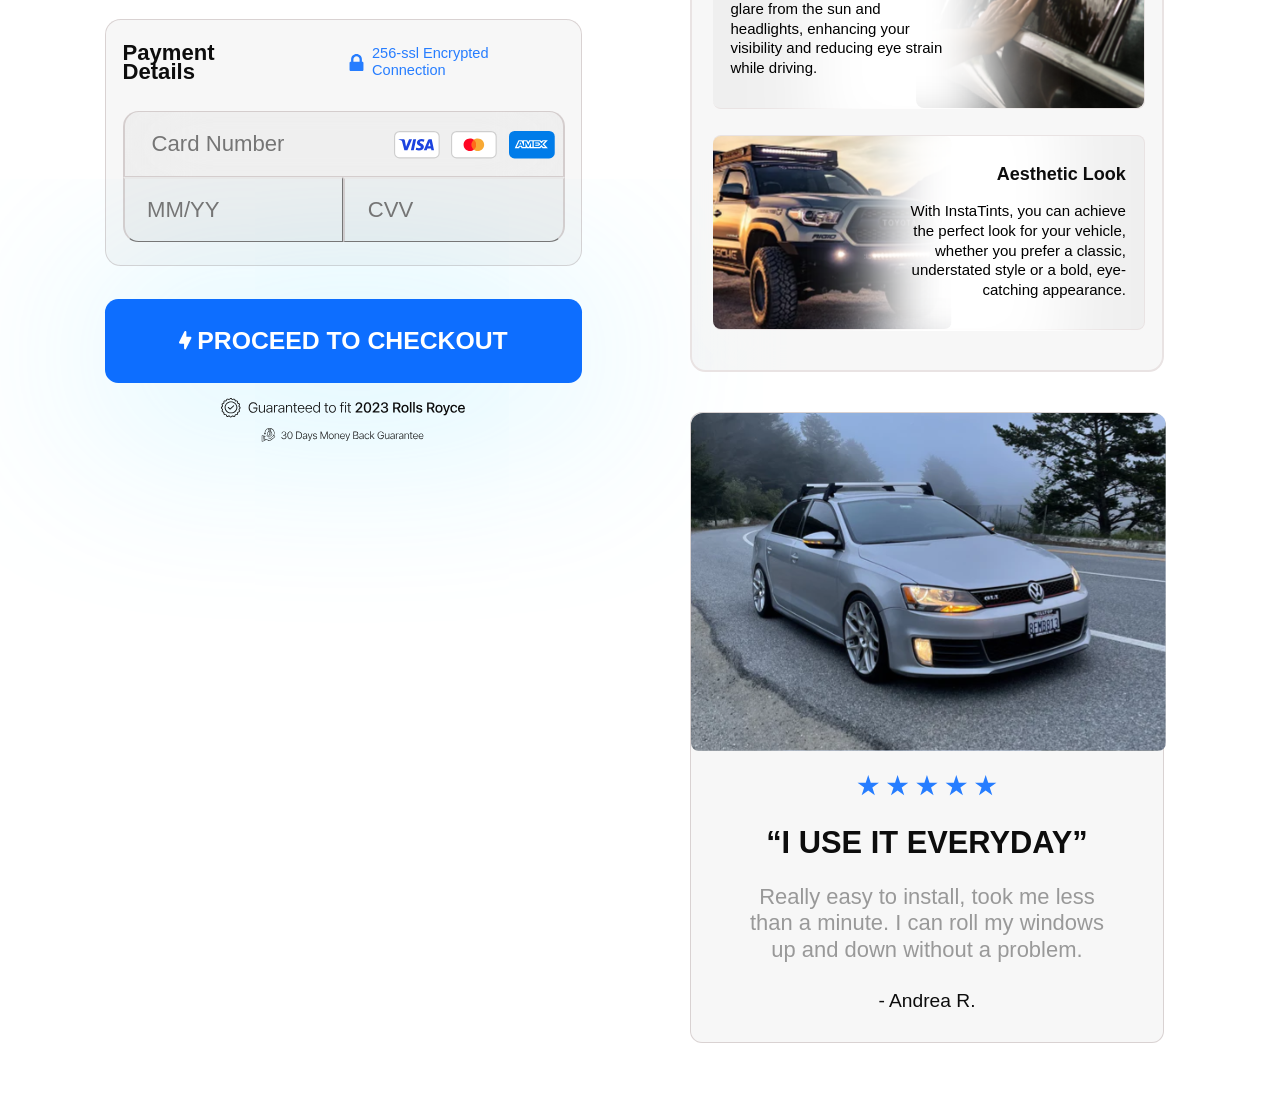
==== commit 8d21969b: "first commit" ====
--- a/index.html
+++ b/index.html
@@ -4,11 +4,10 @@
 <head>
     <meta charset="UTF-8">
     <meta name="viewport" content="width=device-width, initial-scale=1.0">
-    <title>Project 3</title>
+    <title>Project-3</title>
     <link rel="stylesheet" href="https://fonts.cdnfonts.com/css/sf-pro-display" />
     <link rel="stylesheet" href="style.css">
 </head>
-
 <body>
     <header class="header">
         <div class="first-blue">
@@ -48,295 +47,378 @@
 
 
     </header>
-    <section class="section-1">
-        <div class="part-1">
-            <div class="blue">
-                <img src="images/electro.svg" alt="" class="electro" />
-                <p>YOUR ORDER IS RESERVED FOR 10:00</p>
-            </div>
-            <div class="contact">
-                <p class="info">Contact Information</p>
-                <div class="in">
-                    <input type="number" placeholder="Phone Number" class="a">
-                    <input type="email" placeholder="E-mail" class="b">
-                </div>
-            </div>
-            <div class="adrees">
-                <h2>Shipping Address</h2>
-                <div class="in-sec">
-                    <input type="email" placeholder="First Name" class="c">
-                    <input type="email" placeholder="Last Name" class="d">
-                    <input type="email" placeholder="Address" class="d">
-                    <input type="email" placeholder="Apartment, suite, etc. (optional)" class="d">
-                    <input type="email" placeholder="City" class="d">
-                    <input type="email" placeholder="Select State" class="d">
-                    <input type="email" placeholder="United States" class="d">
-                    <input type="email" placeholder="Zip Code" class="f">
-                </div>
-                <div class="tick-sec">
-                    <div class="custom-check" id="checkBox">
-                        <span>✓</span>
-                    </div>
-                    <p>Is the Billing and Shipping address the same?</p>
-                </div>
-                 <h2>Billing Address</h2>
-                <div class="in-sec-2">
-                    <input type="email" placeholder="Address" class="c">
-                    <input type="email" placeholder="Apartment, suite, etc. (optional)" class="d">
-                    <input type="email" placeholder="City" class="d">
-                    <input type="email" placeholder="Select State" class="d">
-                    <input type="email" placeholder="United States" class="d">
-                    <input type="email" placeholder="Zip Code" class="f">
-                    
-                </div>
-            </div>
-        </div>
-        <div class="part-2">
-            <div class="order-summary">
-                <div class="alpha">
-
-                    <img class="ikon" src="images/ikon.svg" alt="">
-                    <p>Order Summary</p>
-                    <img src="images/small-ic.svg" alt="">
-
-                </div>
-                <div class="price">$219.98</div>
-            </div>
-
-            <div class="insta">
-                <div class="remove">
-                    <img src="images/first.svg" alt="" />
-                </div>
-
-                <div class="main-tint">
-                    <div class="tint">
-                        <p>InstaTint™</p>
-                        <span>$219.98</span>
-                    </div>
-                    <div class="qty">
-                        <p>Front Side Windows / 5%</p>
-                        <span>Qty: 1</span>
-                    </div>
-                    <div class="united">
-                        <p>Enter Car: 2023 Rolls Royce</p>
-                        <p>Tint Details: 20% windshield / 5% front windows</p>
-                    </div>
-                </div>
-                <div class="cross">
-                    <img src="images/cross.png" alt="" />
-                </div>
-            </div>
-
-            <div class="code">
-                <input type="number" placeholder="Coupon Code" />
-                <button>Apply</button>
-            </div>
-
-            <div class="shipping">
-                <div>
-                    <p>Shipping</p>
-                    <p>$19.98</p>
-                </div>
-                <div>
-                    <p>Tax</p>
-                    <p>$4.24</p>
-                </div>
-                <div>
-                    <p>Discount</p>
-                    <p>-$4.24</p>
-                </div>
-            </div>
-            <div class="total">
-                <p>Total</p>
-                <span>$219.98</span>
-            </div>
-            <div class="line"></div>
-
-            <div class="reward">
-                <img src="images/cloud.svg" alt="" />
-                <div class="reward-head">
-                    <img src="images/logo-2.svg" alt="" />
-                    <p>Rewards Club - 1st Month FREE</p>
-                </div>
-                <div class="reward-para">
-                    <p>
-                        Join for free and enjoy fully covered lifetime warranty and a free
-                        InstaTint every 3 months. We also include our Tint Cleaner for
-                        free.
-                    </p>
-                </div>
-                <div class="bag">
-                    <img class="bag-image" src="images/bag.png" alt="">
-                </div>
-                <div class="clean">
-                    <img src="images/cleaning-spray.svg" alt="">
-                </div>
-                <div class="free-1">
-                    <img src="images/free.svg" alt="">
-                </div>
-                <div class="free-res"><img src="images/res-free.svg" alt=""></div>
-                <div class="free-2">
-                    <img src="images/free-1.svg" alt="">
-                </div>
-                <div class="join">
-                    <img class="check" src="images/checke.png" alt="">
-                    <p>JOIN TODAY</p>
-                </div>
-                <div class="fire">
-                    <img src="images/fire.png" alt="">
-                </div>
-            </div>
-        </div>
-    </section>
-    <section class="section-2">
-        <div class="sec-2-part-1">
-            <div class="ship-sec">
-                <div class="ship-con">
-                    <h3>Shipping Method</h3>
-                    <div class="ship-box">
-                        <img src="images/circle.svg" alt="">
-                    </div>
-                </div>
-                <div class="express">
-                    <div class="exp-sh">
-                        <div class="exp">
+    <div class="sections">
+        <section class="section-1">
+
+            <div class="part-respon">
+                <div class="order-summary">
+                    <div class="alpha">
+
+                        <img class="ikon" src="images/ikon.svg" alt="">
+                        <p>Order Summary</p>
+                        <img src="images/small-ic.svg" alt="">
+
+                    </div>
+                    <div class="price">$219.98</div>
+                </div>
+
+                <div class="insta">
+                    <div class="remove">
+                        <img src="images/first.svg" alt="" />
+                    </div>
+
+                    <div class="main-tint">
+                        <div class="tint">
+                            <p>InstaTint™</p>
+                            <span>$219.98</span>
+                        </div>
+                        <div class="qty">
+                            <p>Front Side Windows / 5%</p>
+                            <span>Qty: 1</span>
+                        </div>
+                        <div class="united">
+                            <p>Enter Car: 2023 Rolls Royce</p>
+                            <p>Tint Details: 20% windshield / 5% front windows</p>
+                        </div>
+                    </div>
+                    <div class="cross">
+                        <img src="images/cross.png" alt="" />
+                    </div>
+                </div>
+
+                <div class="code">
+                    <input type="number" placeholder="Coupon Code" />
+                    <button>Apply</button>
+                </div>
+
+                <div class="shipping">
+                    <div>
+                        <p>Shipping</p>
+                        <p>$19.98</p>
+                    </div>
+                    <div>
+                        <p>Tax</p>
+                        <p>$4.24</p>
+                    </div>
+                    <div>
+                        <p>Discount</p>
+                        <p>-$4.24</p>
+                    </div>
+                </div>
+                <div class="total">
+                    <p>Total</p>
+                    <span>$219.98</span>
+                </div>
+                <div class="line"></div>
+
+                <div class="reward">
+                    <img src="images/cloud.svg" alt="" />
+                    <div class="reward-head">
+                        <img src="images/logo-2.svg" alt="" />
+                        <p>Rewards Club - 1st Month FREE</p>
+                    </div>
+                    <div class="reward-para">
+                        <p>
+                            Join for free and enjoy fully covered lifetime warranty and a free
+                            InstaTint every 3 months. We also include our Tint Cleaner for
+                            free.
+                        </p>
+                    </div>
+                    <div class="bag">
+                        <img class="bag-image" src="images/bag.png" alt="">
+                    </div>
+                    <div class="clean">
+                        <img src="images/cleaning-spray.svg" alt="">
+                    </div>
+                    <div class="free-1">
+                        <img src="images/free.svg" alt="">
+                    </div>
+                    <div class="free-res"><img src="images/res-free.svg" alt=""></div>
+                    <div class="free-2">
+                        <img src="images/free-1.svg" alt="">
+                    </div>
+                    <div class="join">
+                        <img class="check" src="images/checke.png" alt="">
+                        <p>JOIN TODAY</p>
+                    </div>
+                    <div class="fire">
+                        <img src="images/fire.png" alt="">
+                    </div>
+                </div>
+            </div>
+            <div class="part-1">
+                <div class="blue">
+                    <img src="images/electro.svg" alt="" class="electro" />
+                    <p>YOUR ORDER IS RESERVED FOR 10:00</p>
+                </div>
+                <div class="contact">
+                    <p class="info">Contact Information</p>
+                    <div class="in">
+                        <input type="number" placeholder="Phone Number" class="a">
+                        <input type="email" placeholder="E-mail" class="b">
+                    </div>
+                </div>
+                <div class="adrees">
+                    <h2>Shipping Address</h2>
+                    <div class="in-sec">
+                        <input type="email" placeholder="First Name" class="c">
+                        <input type="email" placeholder="Last Name" class="d">
+                        <input type="email" placeholder="Address" class="d">
+                        <input type="email" placeholder="Apartment, suite, etc. (optional)" class="d">
+                        <input type="email" placeholder="City" class="d">
+                        <input type="email" placeholder="Select State" class="d">
+                        <input type="email" placeholder="United States" class="d">
+                        <input type="email" placeholder="Zip Code" class="f">
+                    </div>
+                    <div class="tick-sec">
+                        <div class="custom-check" id="checkBox">
+                            <span>✓</span>
+                        </div>
+                        <p>Is the Billing and Shipping address the same?</p>
+                    </div>
+                    <h2>Billing Address</h2>
+                    <div class="in-sec-2">
+                        <input type="email" placeholder="Address" class="c">
+                        <input type="email" placeholder="Apartment, suite, etc. (optional)" class="d">
+                        <input type="email" placeholder="City" class="d">
+                        <input type="email" placeholder="Select State" class="d">
+                        <input type="email" placeholder="United States" class="d">
+                        <input type="email" placeholder="Zip Code" class="f">
+
+                    </div>
+                </div>
+            </div>
+            <div class="sec-2-part-1">
+                <div class="ship-sec">
+                    <div class="ship-con">
+                        <h3>Shipping Method</h3>
+                        <div class="ship-box">
+                            <img src="images/circle.svg" alt="">
+                        </div>
+                    </div>
+                    <div class="express">
+                        <div class="exp-sh">
+                            <div class="exp">
+                                <div class="blue-circle"></div>
+                                <div class="exp-con">
+                                    <img src="images/expres.png" alt="">
+                                    <p>5-7 days shipping</p>
+                                </div>
+                            </div>
+                            <h1>$19.99</h1>
+                        </div>
+                        <div class="standard">
+                            <div class="st-con">
+                                <div class="brown-circle"></div>
+                                <div class="exp-con">
+                                    <img src="images/aer.png" alt="">
+                                    <p>7-10 days shipping</p>
+                                </div>
+                            </div>
+                            <h2>FREE</h2>
+                        </div>
+                    </div>
+                </div>
+                <div class="payment-sec">
+                    <div class="pay-content">
+                        <div class="h2-res">
                             <div class="blue-circle"></div>
-                            <div class="exp-con">
-                                <img src="images/expres.png" alt="">
-                                <p>5-7 days shipping</p>
-                            </div>
-                        </div>
-                        <h1>$19.99</h1>
-                    </div>
-                    <div class="standard">
-                        <div class="st-con">
-                            <div class="brown-circle"></div>
-                            <div class="exp-con">
-                                <img src="images/aer.png" alt="">
-                                <p>7-10 days shipping</p>
-                            </div>
-                        </div>
-                        <h2>FREE</h2>
-                    </div>
-                </div>
-            </div>
-            <div class="payment-sec">
-                <div class="pay-content">
-                    <div class="h2-res">
-                        <div class="blue-circle"></div>
-                        <h3>Credit Card</h3>
-                    </div>
-                    <h2>Payment Details</h2>
-                    <div class="lock">
-                        <img src="images/lok.svg" alt="">
-                        <p>256-ssl Encrypted Connection</p>
-                    </div>
-                </div>
-                <div class="all">
-                    <input type="number" placeholder="Card Number" class="g">
-                    <div class="input-double">
-                        <input type="number" placeholder="MM/YY" class="j">
-                        <input type="text" placeholder="CVV" class="h">
-                    </div>
-                    <div class="bank">
-                        <img src="images/Visa.svg" alt="">
-                        <img src="images/cad.svg" alt="">
-                        <img src="images/amex.svg" alt="">
-                    </div>
-                </div>
-            </div>
-            <div class="proc">
-                <img src="images/icon.svg" alt="">
-                <p>PROCEED TO CHECKOUT</p>
-            </div>
-            <div class="end-img">
-                <img class="big" src="images/fram.svg" alt="">
-                <img class="smal" src="images/money-bac.svg" alt="">
-            </div>
-        </div>
-
-
-        <!-- part--two------------------------------------------------------ -->
-
-        <div class="sec-2-part-2">
-            <div class="main-2">
-                <div class="heading-trust">
-                    <p>Why Do Over 2.5K+ Customers Trust INSTATINTS</p>
-                </div>
-                <div class="car-1">
-                    <img class="door-1" src="images/car-door-1.svg" alt="" />
-                    <img class="blur" src="images/blur.svg" alt="" />
-                    <div class="theory-1">
-                        <p>Filters 96% of UV rays</p>
-                        <span>InstaTints' window films </span>
-                        <span>provide excellent UV</span>
-                        <span>protection, blocking up to 96%</span>
-                        <span> of harmful ultraviolet rays.</span>
-                    </div>
-                </div>
-
-
-                <div class="car-2">
-                    <div class="theory-2">
-                        <p>Glare reduction</p>
-                        <span>Our tints are designed to reduce</span>
-                        <span>glare from the sun and</span>
-                        <span>headlights, enhancing your</span>
-                        <span> visibility and reducing eye strain</span>
-                        <span>while driving.</span>
-                        <div class="th-2">Our tints are designed to reduce glare from the sun and headlights, enhancing
-                            your visibility and reducing eye strain while driving.</div>
-                    </div>
-                    <img class="door-2" src="images/imag.svg" alt="" />
-                    <img class="blur-2" src="images/blur.svg" alt="" />
-                </div>
-
-
-                <div class="car-3">
-                    <div class="theory-3">
-                        <p>Aesthetic Look</p>
-                        <span>With InstaTints, you can achieve</span>
-                        <span>the perfect look for your vehicle,</span>
-                        <span> whether you prefer a classic, </span>
-                        <span>understated style or a bold, eye-</span>
-                        <span> catching appearance.</span>
-                    </div>
-                    <img class="door-3" src="images/imeg.svg" alt="" />
-                    <img class="blur-3" src="images/blur.svg" alt="" />
-                </div>
-
-            </div>
-            <div class="end-image">
-                <div class="cars-img">
-                    <img class="luxury" src="images/change.svg" alt="">
-                    <img class="sec-cars" src="images/car-2-img.png" alt="">
-                    <img class="sec-cars" src="images/car-3-img.png" alt="">
-                </div>
-                <div class="stars"><img src="images/stars.svg" alt=""></div>
-                <div class="h2">“I use it everyday”</div>
-                <p>Really easy to install, took me less than a minute. I can roll my windows up and down without a
-                    problem.</p>
-                <h4>- Andrea R.</h4>
-            </div>
-
-        </div>
-
-
-
-
-
-
-
-
-
-
-
-
-
-    </section>
-
-
-
+                            <h3>Credit Card</h3>
+                        </div>
+                        <h2>Payment Details</h2>
+                        <div class="lock">
+                            <img src="images/lok.svg" alt="">
+                            <p>256-ssl Encrypted Connection</p>
+                        </div>
+                    </div>
+                    <div class="all">
+                        <input type="number" placeholder="Card Number" class="g">
+                        <div class="input-double">
+                            <input type="number" placeholder="MM/YY" class="j">
+                            <input type="text" placeholder="CVV" class="h">
+                        </div>
+                        <div class="bank">
+                            <img src="images/Visa.svg" alt="">
+                            <img src="images/cad.svg" alt="">
+                            <img src="images/amex.svg" alt="">
+                        </div>
+                    </div>
+                </div>
+                <div class="proc">
+                    <img src="images/icon.svg" alt="">
+                    <p>PROCEED TO CHECKOUT</p>
+                </div>
+                <div class="end-img">
+                    <img class="big" src="images/fram.svg" alt="">
+                    <img class="smal" src="images/money-bac.svg" alt="">
+                </div>
+            </div>
+        </section>
+        <section class="section-2">
+
+            <div class="part-2">
+                <div class="order-summary">
+                    <div class="alpha">
+
+                        <img class="ikon" src="images/ikon.svg" alt="">
+                        <p>Order Summary</p>
+                        <img src="images/small-ic.svg" alt="">
+
+                    </div>
+                    <div class="price">$219.98</div>
+                </div>
+
+                <div class="insta">
+                    <div class="remove">
+                        <img src="images/first.svg" alt="" />
+                    </div>
+
+                    <div class="main-tint">
+                        <div class="tint">
+                            <p>InstaTint™</p>
+                            <span>$219.98</span>
+                        </div>
+                        <div class="qty">
+                            <p>Front Side Windows / 5%</p>
+                            <span>Qty: 1</span>
+                        </div>
+                        <div class="united">
+                            <p>Enter Car: 2023 Rolls Royce</p>
+                            <p>Tint Details: 20% windshield / 5% front windows</p>
+                        </div>
+                    </div>
+                    <div class="cross">
+                        <img src="images/cross.png" alt="" />
+                    </div>
+                </div>
+
+                <div class="code">
+                    <input type="number" placeholder="Coupon Code" />
+                    <button>Apply</button>
+                </div>
+
+                <div class="shipping">
+                    <div>
+                        <p>Shipping</p>
+                        <p>$19.98</p>
+                    </div>
+                    <div>
+                        <p>Tax</p>
+                        <p>$4.24</p>
+                    </div>
+                    <div>
+                        <p>Discount</p>
+                        <p>-$4.24</p>
+                    </div>
+                </div>
+                <div class="total">
+                    <p>Total</p>
+                    <span>$219.98</span>
+                </div>
+                <div class="line"></div>
+
+                <div class="reward">
+                    <img src="images/cloud.svg" alt="" />
+                    <div class="reward-head">
+                        <img src="images/logo-2.svg" alt="" />
+                        <p>Rewards Club - 1st Month FREE</p>
+                    </div>
+                    <div class="reward-para">
+                        <p>
+                            Join for free and enjoy fully covered lifetime warranty and a free
+                            InstaTint every 3 months. We also include our Tint Cleaner for
+                            free.
+                        </p>
+                    </div>
+                    <div class="bag">
+                        <img class="bag-image" src="images/bag.png" alt="">
+                    </div>
+                    <div class="clean">
+                        <img src="images/cleaning-spray.svg" alt="">
+                    </div>
+                    <div class="free-1">
+                        <img src="images/free.svg" alt="">
+                    </div>
+                    <div class="free-res"><img src="images/res-free.svg" alt=""></div>
+                    <div class="free-2">
+                        <img src="images/free-1.svg" alt="">
+                    </div>
+                    <div class="join">
+                        <img class="check" src="images/checke.png" alt="">
+                        <p>JOIN TODAY</p>
+                    </div>
+                    <div class="fire">
+                        <img src="images/fire.png" alt="">
+                    </div>
+                </div>
+            </div>
+
+            <!-- part--two------------------------------------------------------ -->
+
+            <div class="sec-2-part-2">
+                <div class="main-2">
+                    <div class="heading-trust">
+                        <p>Why Do Over 2.5K+ Customers Trust INSTATINTS</p>
+                    </div>
+                    <div class="car-1">
+                        <img class="door-1" src="images/car-door-1.svg" alt="" />
+                        <img class="blur" src="images/blur.svg" alt="" />
+                        <div class="theory-1">
+                            <p>Filters 96% of UV rays</p>
+                            <span>InstaTints' window films </span>
+                            <span>provide excellent UV</span>
+                            <span>protection, blocking up to 96%</span>
+                            <span> of harmful ultraviolet rays.</span>
+                        </div>
+                    </div>
+
+
+                    <div class="car-2">
+                        <div class="theory-2">
+                            <p>Glare reduction</p>
+                            <span>Our tints are designed to reduce</span>
+                            <span>glare from the sun and</span>
+                            <span>headlights, enhancing your</span>
+                            <span> visibility and reducing eye strain</span>
+                            <span>while driving.</span>
+                            <div class="th-2">Our tints are designed to reduce glare from the sun and headlights,
+                                enhancing
+                                your visibility and reducing eye strain while driving.</div>
+                        </div>
+                        <img class="door-2" src="images/imag.svg" alt="" />
+                        <img class="blur-2" src="images/blur.svg" alt="" />
+                    </div>
+                    <div class="car-3">
+                        <div class="theory-3">
+                            <p>Aesthetic Look</p>
+                            <span>With InstaTints, you can achieve</span>
+                            <span>the perfect look for your vehicle,</span>
+                            <span> whether you prefer a classic, </span>
+                            <span>understated style or a bold, eye-</span>
+                            <span> catching appearance.</span>
+                        </div>
+                        <img class="door-3" src="images/imeg.svg" alt="" />
+                        <img class="blur-3" src="images/blur.svg" alt="" />
+                    </div>
+
+                </div>
+                <div class="end-image">
+                    <div class="cars-img">
+                        <img class="luxury" src="images/change.svg" alt="">
+                        <img class="sec-cars" src="images/car-2-img.png" alt="">
+                        <img class="sec-cars" src="images/car-3-img.png" alt="">
+                    </div>
+                    <div class="stars"><img src="images/stars.svg" alt=""></div>
+                    <div class="h2">“I use it everyday”</div>
+                    <p>Really easy to install, took me less than a minute. I can roll my windows up and down without a
+                        problem.</p>
+                    <h4>- Andrea R.</h4>
+                </div>
+
+            </div>
+        </section>
+    </div>
+    
     <!-- js images -->
     <script>
         document.addEventListener("DOMContentLoaded", function () {
@@ -381,43 +463,32 @@
             }, 3500);
 
         });
-
-
-
-const checkBox = document.getElementById("checkBox");
-const billingTitle = document.querySelector(".in-sec-2").previousElementSibling;
-const billingSection = document.querySelector(".in-sec-2");
-const rightSection = document.querySelector(".sec-2-part-2");
-
-// Starting state:
-// Checkbox BLUE
-// Billing section hidden
-checkBox.classList.add("active");
-billingTitle.style.display = "none";
-billingSection.style.display = "none";
-
-checkBox.addEventListener("click", function () {
-
-    this.classList.toggle("active");
-
-    if (this.classList.contains("active")) {
-        // Blue checkbox
+        const checkBox = document.getElementById("checkBox");
+        const billingTitle = document.querySelector(".in-sec-2").previousElementSibling;
+        const billingSection = document.querySelector(".in-sec-2");
+
+        // Starting state:
+        // Checkbox BLUE
+        // Billing section hidden
+        checkBox.classList.add("active");
         billingTitle.style.display = "none";
         billingSection.style.display = "none";
-    } else {
-        // White checkbox
-        billingTitle.style.display = "block";
-        billingSection.style.display = "block";
-    }
-
-});
-
-
-
-
-
-
-
+
+        checkBox.addEventListener("click", function () {
+
+            this.classList.toggle("active");
+
+            if (this.classList.contains("active")) {
+                // Blue checkbox
+                billingTitle.style.display = "none";
+                billingSection.style.display = "none";
+            } else {
+                // White checkbox
+                billingTitle.style.display = "block";
+                billingSection.style.display = "block";
+            }
+
+        });
     </script>
 </body>
 
--- a/style.css
+++ b/style.css
@@ -11,15 +11,21 @@
 }
 
 .main-head {
-  display: flex;
+  max-width: 1120px;
+  width: 100%;
+  margin: auto;
+  display: flex;
+  align-items: center;
+  justify-content: space-between;
   padding-bottom: 27px;
+  padding-top: 27px;
 }
 
 .logo {
   max-width: 132px;
+  width: 100%;
   max-height: 65.0434799194336px;
-  margin-left: 160px;
-  margin-top: 29px;
+  height: 100%;
 }
 
 .review {
@@ -33,8 +39,6 @@
   background-color: #0d6effcf;
   border: 0.74px solid #0050c8;
   align-items: center;
-  margin-left: 631px;
-  margin-top: 27px;
 }
 
 .review p {
@@ -70,12 +74,14 @@
 .avatars img:first-child {
   margin-left: 0;
 }
-
+.top-main{
+  display: flex;
+  flex-direction: column;
+  gap: 16px;
+}
 .symbol {
   display: flex;
-  position: absolute;
-  right: 250px;
-  margin-top: -44px;
+  align-items: center;
   gap: 10.08px;
 }
 
@@ -97,11 +103,16 @@
 }
 
 /* .............................section-1...................... */
+.sections{
+  max-width: 1070px;
+   margin:auto;
+  display: flex;
+  align-items: baseline;
+  gap: 99px;
+}
 .section-1 {
-  margin-left: 185px;
-  margin-right: 185px;
-  display: flex;
-  gap: 115.27px;
+  max-width: 1070px;
+  width: 100%;
 }
 
 .blue {
@@ -214,12 +225,15 @@
   line-height: 19.23px;
   color: #0D0D0D;
 }
-
+.in-sec-2{
+  margin-bottom: 25px;
+  margin-top: 30px;
+}
 .in-sec {
   margin-top: 24.5px;
 }
 
-.in-sec input {
+.in-sec input,.in-sec-2 input {
   color: rgb(173 156 156 / 40%);
   font-weight: 400;
   font-size: 22.01px;
@@ -289,7 +303,11 @@
   max-width: 474.15px;
   width: 100%;
 }
-
+.part-respon{
+  display: none;
+   max-width: 474.15px;
+  width: 100%;
+}
 .order-summary {
   margin-top: 65.5px;
   display: flex;
@@ -635,9 +653,9 @@
 
 /* ......... section-2....... */
 .section-2 {
-  margin-left: 185px;
-  margin-right: 185px;
-  display: flex;
+  max-width: 1070px;
+  width: 100%;
+  margin: auto;
 }
 
 .ship-sec {
@@ -918,8 +936,7 @@
 .sec-2-part-2 {
   max-width: 474.9px;
   width: 100%;
-  /* height: 816.7px; */
-  margin-top: -83.5px;
+  margin-top: 80px;
   margin-bottom: 52px;
 }
 
@@ -1119,14 +1136,6 @@
   font-size: 15px;
   line-height: 19.9px;
 }
-
-.section-2 {
-  margin-left: 185px;
-  margin-right: 185px;
-  display: flex;
-  gap: 115.27px;
-}
-
 .end-image {
   background-color: #0D0D0D08;
   margin-top: 40px;
@@ -1162,35 +1171,41 @@
   padding-top: 25px;
 }
 
-/* cuctom-check */
 .custom-check {
-  width: 34.5px;
-  height: 34.5px;
-  background: #1773B0;
-  border-radius: 8px;
-  display: flex;
-  align-items: center;
-  justify-content: center;
-  cursor: pointer;
-  transition: 0.2s ease;
+    width: 34.5px;
+    height: 34.5px;
+    background: #1773B0;
+    border-radius: 8px;
+    display: flex;
+    align-items: center;
+    justify-content: center;
+    cursor: pointer;
+    transition: 0.2s ease;
 }
 
 .custom-check span {
-  color: white;
-  font-size: 28px;
-  font-weight: 400;
-  line-height: 1;
-
-}
-
+    color: white;
+    font-size: 28px;
+    font-weight: 400;
+    line-height: 1;
+    display: none;
+}
+
+/* Active = Blue + Tick */
 .custom-check.active {
-  background: white;
+    background: #1773B0;
 }
 
 .custom-check.active span {
+    display: block;
+}
+.high{
   display: none;
 }
-
+/* Clicked = White + No Tick */
+.custom-check:not(.active) {
+    background: white;
+}
 .end-image h4 {
   font-weight: 400;
   font-size: 19.22px;
@@ -1258,12 +1273,18 @@
     font-size: 12px;
     color: white;
   }
-
+.high{
+  display: flex;
+  flex-direction: column;
+}
   .header {
     border-bottom: 0;
     height: none;
   }
-
+.sections{
+  flex-direction: column;
+  gap: 0px;
+}
   .section-1 {
     flex-direction: column-reverse;
     margin: 0;
@@ -1274,7 +1295,6 @@
   .section-2 {
     flex-direction: column;
   }
-
   .logo {
     margin: 0;
     max-width: 98px;
@@ -1282,13 +1302,18 @@
     max-height: 43px;
     height: 100%;
   }
-
+.top-main{
+  gap: 22px;
+}
   .review {
-    margin-left: 0;
-    margin-top: 0;
     max-width: 228px;
     width: 100%;
     height: 21.76px;
+    display: flex;
+    justify-content: center;
+    align-items: center;
+    gap: 14px;
+
   }
 
   .review p {
@@ -1323,12 +1348,10 @@
   }
 
   .main-head {
-    padding: 0;
+    padding: 0 22px;
     align-items: flex-start;
     gap: 24px;
-    margin-top: 21px;
-    padding-left: 22px;
-    padding-right: 22px;
+    margin-top: 20px;
   }
 
   .same-symbol {
@@ -1379,7 +1402,13 @@
     letter-spacing: -2%;
   }
 
-  .part-2 {}
+  .part-2 {
+    display: none;
+  }
+  .part-respon{
+    display: flex;
+    flex-direction: column;
+  }
 
   .price {
     font-weight: 500;
@@ -1672,6 +1701,8 @@
 
   .contact {
     height: 161px;
+    margin-top: 51px;
+
   }
 
   .info {
@@ -1697,10 +1728,13 @@
     color: #0D0D0D;
   }
 
-  .in-sec {
+  .in-sec{
     margin-top: 17px;
   }
-
+.in-sec-2 {
+    margin-top: 30px;
+    margin-bottom: 21px;
+  }
   .c {
     height: 47px;
   }
@@ -1715,7 +1749,7 @@
     margin-bottom: 23px;
   }
 
-  .in-sec input {
+  .in-sec input,.in-sec-2 input {
     font-weight: 400;
     font-size: 16px;
     line-height: 13.94px;
@@ -1770,7 +1804,7 @@
   /* Shipping */
   .ship-sec {
     width: 100%;
-    margin-top: 0;
+    margin-top: 25px;
     padding: 12px 13px 20.5px 12px;
   }
 
@@ -2179,9 +2213,21 @@
 /* =====================================================================
    RESPONSIVE FINAL (0 - 768px)
    ===================================================================== */
-@media (max-width: 388px), (min-width: 400px) and (max-width: 1024px) {
+/* @media (max-width: 388px), (min-width: 400px) and (max-width: 1024px) {
 
   :root { --pad: clamp(16px, 5vw, 32px); }
+
+  html, body { max-width: 100%; overflow-x: hidden; }
+  img { max-width: 100%; }
+
+  /* ============================ HEADER ============================ */
+  /* other responsives */
+/* =====================================================================
+   RESPONSIVE: 0-387px aur 400px-1024px  (388-399px ko touch nahi kia)
+   ===================================================================== */
+@media (max-width: 387.98px), (min-width: 399.02px) and (max-width: 1024px) {
+
+  :root { --pad: clamp(14px, 5vw, 32px); }
 
   html, body { max-width: 100%; overflow-x: hidden; }
   img { max-width: 100%; }
@@ -2203,12 +2249,14 @@
   .first-blue p { font-weight: 700; font-size: clamp(11px, 3vw, 14px); color: #fff; }
 
   .header { height: auto; border-bottom: 0; padding-bottom: 14px; }
+  .high { display: flex; flex-direction: column; }
 
   .main-head {
     display: flex;
     align-items: center;
     justify-content: space-between;
     gap: 12px;
+    margin-top: 20px;
     padding: 18px var(--pad) 0;
   }
   .logo {
@@ -2218,6 +2266,14 @@
     max-height: none;
     height: auto;
     flex: none;
+  }
+  .top-main {
+    min-width: 0;
+    flex: 0 1 auto;
+    display: flex;
+    flex-direction: column;
+    align-items: stretch;
+    gap: 8px;
   }
   .review {
     margin: 0;
@@ -2242,28 +2298,59 @@
 
   .symbol {
     position: static;
-    margin: 14px 0 0;
-    padding: 0 var(--pad);
+    width: 0;
+    min-width: 100%;
+    margin: 0;
+    padding: 0;
     display: flex;
-    flex-wrap: wrap;
-    justify-content: center;
-    gap: 6px clamp(8px, 3vw, 20px);
-  }
-  .same-symbol { display: flex; align-items: center; gap: 3px; }
-  .same-symbol p { font-size: clamp(7px, 2.2vw, 11px); line-height: 1.2; text-align: left; }
-  .same-symbol img { width: clamp(10px, 2.8vw, 13px); height: clamp(10px, 2.8vw, 13px); flex: none; }
-
-  /* ============================ SECTION 1 ============================ */
+    flex-wrap: nowrap;
+    justify-content: space-between;
+    align-items: center;
+    gap: 4px;
+  }
+  .same-symbol { display: flex; align-items: center; gap: 2px; min-width: 0; }
+  .same-symbol p {
+    font-size: clamp(6.5px, 2vw, 10px);
+    line-height: 1.2;
+    text-align: left;
+    white-space: nowrap;
+  }
+  .same-symbol img { width: clamp(9px, 2.6vw, 12px); height: clamp(9px, 2.6vw, 12px); flex: none; }
+
+  /* ============================ LAYOUT ============================ */
+  .sections { flex-direction: column; gap: 0; }
+
+  /* HTML ka order hi sahi hai: summary -> contact -> shipping/payment */
   .section-1 {
     display: flex;
-    flex-direction: column-reverse;
+    flex-direction: column;
     width: 100%;
     max-width: 600px;
     margin: 0 auto;
     padding: 0 var(--pad);
-    gap: 36px;
-  }
-  .part-1, .part-2 { width: 100%; max-width: none; }
+    gap: 0;
+  }
+  .section-2 {
+    display: flex;
+    flex-direction: column;
+    align-items: stretch;
+    width: 100%;
+    max-width: 600px;
+    margin: 0 auto;
+    padding: 28px var(--pad) 24px;
+    gap: 28px;
+  }
+
+  /* mobile wala summary dikhao, desktop wala chhupao */
+  .part-respon {
+    display: flex;
+    flex-direction: column;
+    width: 100%;
+    max-width: none;
+    margin-top: 16px;
+  }
+  .part-2 { display: none; }
+  .part-1, .sec-2-part-1, .sec-2-part-2 { width: 100%; max-width: none; margin-top: 0; margin-bottom: 0; }
   .blue { display: none; }
 
   /* ---- contact ---- */
@@ -2273,7 +2360,7 @@
     height: auto;
     padding-bottom: 14px;
     border-radius: 14px;
-    margin-top: 0;
+    margin-top: 55px;
   }
   .contact p {
     padding: 17px 0 0 18px;
@@ -2293,6 +2380,7 @@
   }
   .adrees h2 { font-size: clamp(15px, 4.2vw, 20px); line-height: 1.2; }
   .in-sec { margin-top: 16px; }
+  .in-sec-2 { margin-top: 16px; margin-bottom: 21px; }
 
   .a, .b, .c, .d, .f {
     display: block;
@@ -2305,7 +2393,7 @@
   }
   .d { border-bottom: 1.14px solid rgb(173 156 156 / 40%); }
   .f { margin-bottom: 22px; }
-  .in input, .in-sec input { font-size: 16px; line-height: normal; }
+  .in input, .in-sec input, .in-sec-2 input { font-size: 16px; line-height: normal; }
 
   .tick-sec { align-items: center; gap: 10px; margin-bottom: 22px; }
   .tick-sec p { font-size: clamp(12.5px, 3.6vw, 16px); line-height: 1.3; }
@@ -2345,12 +2433,7 @@
     border: 0.98px solid #acacac;
     border-radius: 4px;
   }
-  .main-tint {
-    flex: 1;
-    min-width: 0;
-    max-width: none;
-    padding: 0 14px 12px 0;
-  }
+  .main-tint { flex: 1; min-width: 0; max-width: none; padding: 0 14px 12px 0; }
   .tint {
     display: flex;
     justify-content: space-between;
@@ -2393,66 +2476,276 @@
   .line { max-width: 100%; margin-bottom: 40px; }
 
   /* ---- reward box (cqw = box ki width ka 1%) ---- */
-  .reward {
+
+   .reward {
+        container-type: inline-size;
+        position: relative;
+        width: 100%;
+        max-width: none;
+        height: auto;
+
+        aspect-ratio: 468.9 / 250;
+
+        margin: 0;
+
+        /* fire ko cut nahi karega */
+        overflow: visible;
+
+       border-radius: 10px;
+        border: 1px solid #aec7d1;
+        border-right: none;
+
+        background: linear-gradient(
+            118.94deg,
+            rgba(99, 171, 255, 0.65) 11.46%,
+            rgba(255, 255, 255, 0.65) 96.56%
+        );
+    }
+
+
+    /* ================= REWARD HEAD ================= */
+
+    .reward-head {
+        position: absolute;
+
+        top: 5.12cqw;
+        left: 5.12cqw;
+
+        display: flex;
+        align-items: center;
+
+        gap: 2.03cqw;
+
+        margin: 0;
+    }
+
+    .reward-head img {
+        width: 16.8cqw;
+        height: auto;
+
+        display: block;
+        flex-shrink: 0;
+    }
+
+    .reward-head p {
+        margin: 0;
+
+        font-size: 4.11cqw;
+        line-height: 1.25;
+        font-weight: 700;
+
+        white-space: nowrap;
+    }
+ .reward {
     container-type: inline-size;
     width: 100%;
     max-width: none;
     height: auto;
-    aspect-ratio: 346 / 185;
-    margin: 0 0 32px;
-    overflow-x: clip;
-  }
-  .reward-head { top: 5.2cqw; left: 1.7cqw; gap: 2.7cqw; }
-  .reward-head img { width: 16.8cqw; height: auto; }
-  .reward-head p { font-size: 4.1cqw; line-height: 1.4; }
-
-  .reward-para { top: 17cqw; left: 3.2cqw; width: 44.8cqw; max-width: none; height: auto; line-height: 1.4; }
-  .reward-para p { font-size: 3.47cqw; line-height: 1.4; }
-
-  .bag { top: 1.2cqw; left: 53.9cqw; width: 55cqw; max-width: none; height: auto; }
-  .bag-image { display: block; width: 100%; height: auto; max-width: none; }
-
-  .clean { top: 10.1cqw; left: 26cqw; width: auto; max-width: none; height: auto; }
-  .clean img { height: 43.4cqw; width: auto; max-width: none; display: block; }
-
-  .free-1 { top: 32.1cqw; left: 56.9cqw; width: 12.2cqw; max-width: none; height: auto; }
-  .free-1 img { width: 100%; height: auto; display: block; }
-  .free-2 { display: none; }
-  .free-res { display: block; position: absolute; top: 20.8cqw; left: 68.5cqw; width: 17cqw; }
-  .free-res img { width: 100%; height: auto; display: block; }
-
-  .fire { top: -5.2cqw; left: 90.2cqw; width: 10.7cqw; max-width: none; height: auto; }
-  .fire img { width: 100%; height: auto; display: block; }
-
-  .join {
-    top: 45.7cqw;
-    left: 6.6cqw;
-    width: 86.7cqw;
-    max-width: none;
-    height: 14.7cqw;
-    gap: 2.4cqw;
-    align-items: center;
-    justify-content: center;
-    border-radius: 3.4cqw;
-  }
-  .join p { font-size: 4.6cqw; line-height: 1.2; }
-  .check { width: 8.1cqw; max-width: none; height: 8.1cqw; margin: 0; border-radius: 1.7cqw; }
-
-  /* ============================ SECTION 2 ============================ */
-  .section-2 {
-    display: flex;
-    flex-direction: column;
-    align-items: stretch;
-    width: 100%;
-    max-width: 600px;
-    margin: 0 auto;
-    padding: 28px var(--pad) 24px;
-    gap: 28px;
-  }
-  .sec-2-part-1, .sec-2-part-2 { width: 100%; max-width: none; margin: 0; }
-
-  /* ---- shipping ---- */
-  .ship-sec { margin-top: 0; padding: 12px 12px 18px; border-radius: 14px; }
+    aspect-ratio: 468.9 / 250;
+    overflow: visible;
+    position: relative;
+    border-radius: 10px;
+  }
+
+
+    /* ================= PARA ================= */
+
+    .reward-para {
+        position: absolute;
+
+        top: 16.55cqw;
+        left: 5.20cqw;
+
+        width: 44.79cqw;
+        max-width: none;
+
+        height: auto;
+        margin: 0;
+    }
+
+    .reward-para p {
+        margin: 0;
+
+        font-size: 3.47cqw;
+        line-height: 1.4;
+    }
+
+
+    /* ================= BAG ================= */
+
+   
+  /* BAG */
+  .bag {
+    position: absolute !important;
+           top: -4.62cqw !important;
+        left: 44.76cqw !important;
+
+
+    width: 58.44cqw !important;
+    height: 58.44cqw !important;
+
+    max-width: none !important;
+    margin: 0 !important;
+    padding: 0 !important;
+
+    display: block !important;
+    z-index: 2;
+  }
+
+  .bag-image {
+    display: block !important;
+    width: 100% !important;
+    height: 100% !important;
+    max-width: none !important;
+    max-height: none !important;
+    margin: 0 !important;
+    padding: 0 !important;
+    object-fit: contain !important;
+    object-position: center center !important;
+    border-bottom-right-radius: 13.75px;
+  }
+
+    /* ================= CLEANING SPRAY ================= */
+
+    .clean {
+        position: absolute;
+        top: 11.02cqw;
+        left: 27.97cqw;
+        width: auto;
+        max-width: none;
+        height: auto;
+        margin: 0;
+        z-index: 3;
+    }
+
+    .clean img {
+        display: block;
+
+        height: 40.09cqw;
+        width: auto;
+
+        max-width: none;
+    }
+
+
+    /* ================= FREE 1 ================= */
+
+    .free-1 {
+        position: absolute;
+
+        top: 27.43cqw;
+        left: 51.82cqw;
+
+        width: 12.02cqw;
+        max-width: none;
+
+        height: auto;
+        margin: 0;
+
+        z-index: 5;
+    }
+
+    .free-1 img {
+        display: block;
+
+        width: 100%;
+        height: auto;
+    }
+
+
+    /* ================= FREE 2 ================= */
+
+    .free-2 {
+        display: none;
+    }
+
+
+    /* ================= FREE RES ================= */
+
+    .free-res {
+        display: block;
+
+        position: absolute;
+
+        top: 20.8cqw;
+        left: 68.5cqw;
+
+        width: 17cqw;
+        max-width: none;
+
+        height: auto;
+        margin: 0;
+
+        z-index: 5;
+    }
+
+    .free-res img {
+        display: block;
+
+        width: 100%;
+        height: auto;
+    }
+
+
+    /* ================= FIRE ================= */
+
+    .fire {
+        position: absolute;
+
+        top: -5.12cqw;
+        left: 92.18cqw;
+
+        width: 10.02cqw;
+        max-width: none;
+
+        height: auto;
+        margin: 0;
+
+        z-index: 10;
+    }
+
+    .fire img {
+        display: block;
+
+        width: 100%;
+        height: auto;
+    }
+    /* ================= JOIN ================= */
+   .join {
+   position: absolute !important;
+        left: 7.23cqw !important;
+        bottom: -6.8cqw !important;
+        top: auto !important;
+        width: 86.66cqw !important;
+        max-width: none !important;
+        height: 14.74cqw !important;
+        display: flex !important;
+        align-items: center !important;
+        justify-content: center !important;
+        gap: 2.40cqw !important;
+        margin: 0 !important;
+        padding: 0 !important;
+        border-radius: 3.4cqw !important;
+        box-sizing: border-box !important;
+        z-index: 6;
+    }
+  .join p {
+    margin: 0 !important;
+    padding: 0 !important;
+    font-size: 4.60cqw !important;
+    line-height: 1.2 !important;
+  }
+  .join .check {
+    width: 8.10cqw !important;
+    height: 8.10cqw !important;
+    max-width: none !important;
+    margin: 0 !important;
+    padding: 0 !important;
+    flex-shrink: 0 !important;
+    border-radius: 1.7cqw !important;
+  }
+  /* ---- shipping method ---- */
+  .ship-sec { margin-top: 25px; padding: 12px 12px 18px; border-radius: 14px; }
   .ship-con { display: flex; align-items: center; justify-content: space-between; gap: 8px; }
   .ship-con h3 { font-size: clamp(14px, 4.2vw, 20px); line-height: 1.2; }
   .ship-box {
@@ -2478,22 +2771,20 @@
   .exp-sh { margin-top: 12px; }
   .exp, .st-con { display: flex; align-items: center; gap: 8px; flex: 1; min-width: 0; }
   .exp-con { min-width: 0; }
-  .exp-con img { display: block; width: clamp(95px, 34vw, 150px); max-width: 100%; height: auto; }
+  .exp-con img { display: block; width: clamp(80px, 34vw, 150px); max-width: 100%; height: auto; }
   .exp-con p { font-size: clamp(12px, 3.6vw, 16px); line-height: 1.2; padding-top: 3px; letter-spacing: normal; }
-  .blue-circle, .brown-circle {
-    width: 22px; height: 22px; min-width: 22px; flex: none; border-width: 4px;
-  }
+  .blue-circle, .brown-circle { width: 22px; height: 22px; min-width: 22px; flex: none; border-width: 4px; }
   .exp-sh h1, .standard h2 { font-size: clamp(14px, 4vw, 18px); line-height: 1.2; flex: none; margin: 0; }
 
   /* ---- payment ---- */
-  .payment-sec { width: 100%; margin: 0; padding: 14px 12px; border-radius: 14px; }
+  .payment-sec { width: 100%; margin: 26px 0 28px; padding: 14px 12px; border-radius: 14px; }
   .pay-content { display: flex; flex-wrap: wrap; align-items: center; justify-content: space-between; gap: 8px 10px; }
   .pay-content h2 { display: none; }
   .h2-res { display: flex; align-items: center; gap: 8px; }
   .h2-res h3 { font-size: clamp(14px, 4.2vw, 18px); line-height: 1.2; }
   .lock { display: flex; align-items: center; gap: 5px; }
   .lock img { width: 12px; height: 12px; flex: none; }
-  .lock p { font-size: clamp(9.5px, 2.8vw, 13px); line-height: 1.2; white-space: nowrap; }
+  .lock p { font-size: clamp(9.5px, 2.8vw, 13px); line-height: 1.2; }
 
   .all { --h: clamp(46px, 12.5vw, 56px); width: 100%; margin-top: 16px; position: relative; }
   .all input { font-size: 16px; line-height: normal; }
@@ -2502,7 +2793,7 @@
     width: 100%;
     max-width: none;
     height: var(--h);
-    padding: 0 118px 0 14px;
+    padding: 0 100px 0 14px;
     text-indent: 0;
   }
   .input-double { display: flex; width: 100%; }
@@ -2521,17 +2812,16 @@
     transform: translateY(-50%);
     gap: 4px;
   }
-  .bank img { width: 34px; height: auto; max-height: 22px; }
-
+  .bank img { width: 30px; height: auto; max-height: 22px; }
   .proc { width: 100%; padding: clamp(18px, 5vw, 26px) 0; gap: 7px; }
   .proc p { font-size: clamp(16px, 4.8vw, 22px); line-height: 1.2; }
   .proc img { width: auto; height: 19px; }
-
   .end-img { padding-top: 14px; gap: 8px; }
   .big { width: min(178px, 60%); height: auto; }
   .smal { width: min(165px, 55%); height: auto; }
 
   /* ---- trust cards ---- */
+  .sec-2-part-2 { margin-top: 0; }
   .main-2 {
     width: 100%;
     max-width: none;
@@ -2551,37 +2841,34 @@
     aspect-ratio: 315 / 143;
     margin: clamp(14px, 4vw, 24px) 0 0;
     overflow: hidden;
-    --ov: 14cqw;          /* image aur blur ke fade ka overlap */
+    --ov: 14cqw;
     align-items: stretch;
   }
   .car-1 { margin-top: clamp(22px, 6vw, 32px); }
 
-  /* image apni natural width par khatam hoti hai, blur uske baad shuru hota hai,
-     dono ek doosre mein fade hote hain (jod nazar nahi aata) */
   .door-1, .door-2, .door-3,
-  .blur, .blur-2, .blur-3 {
+  .blur, .blur-2 {
     position: relative;
-    top: auto; left: auto; right: auto;
+    top: auto; left: 10px; right: auto;
     flex: none;
     width: auto;
     max-width: none;
     height: 100%;
     object-fit: cover;
   }
+ .blur-3{
+left: 60px;
+ }
   .door-1, .door-2, .door-3 { border-radius: 8px; }
-
-  /* car-1 aur car-3: image left, blur uske right par */
   .door-1, .door-3 {
     -webkit-mask-image: linear-gradient(to right, #000 calc(100% - var(--ov)), transparent);
             mask-image: linear-gradient(to right, #000 calc(100% - var(--ov)), transparent);
   }
-  .blur, .blur-3 {
+  .blur {
     margin-left: calc(var(--ov) * -1);
     -webkit-mask-image: linear-gradient(to right, transparent, #000 var(--ov));
             mask-image: linear-gradient(to right, transparent, #000 var(--ov));
   }
-
-  /* car-2: image right, blur uske left par (row-reverse) */
   .door-2 {
     -webkit-mask-image: linear-gradient(to left, #000 calc(100% - var(--ov)), transparent);
             mask-image: linear-gradient(to left, #000 calc(100% - var(--ov)), transparent);
@@ -2617,7 +2904,6 @@
     line-height: 4.6cqw;
     color: #0d0d0d;
   }
-
   /* ---- testimonial ---- */
   .end-image { width: 100%; margin-top: 28px; padding-bottom: 16px; overflow: hidden; border-radius: 12px; }
   .cars-img { width: 100%; }
@@ -2635,58 +2921,21 @@
   .end-image p { padding: 14px clamp(20px, 8vw, 48px) 0; font-size: clamp(14px, 4vw, 19px); line-height: 1.25; }
   .end-image h4 { padding: 16px 0 6px; font-size: clamp(13px, 3.6vw, 17px); }
 }
-/* ===== 769px - 1024px : tablet, stacked layout ko bade screen par thoda control mein rakhna ===== */
-@media (min-width: 769px) and (max-width: 1024px) {
-  .section-1,
-  .section-2 { max-width: 680px; }
-
-  .reward {
-    max-width: 500px;
-    margin-left: auto;
-    margin-right: auto;
-  }
-  .car-1, .car-2, .car-3 {
-    max-width: 500px;
-    margin-left: auto;
-    margin-right: auto;
-  }
-}
-
-/* ===== 1025px - 1400px : aapka desktop design, screen ke hisaab se scale ===== */
-@media (min-width: 1025px) and (max-width: 1400px) {
-  .header,
-  .section-1,
-  .section-2 { zoom: var(--z, 0.71); }
-
-  .header { position: relative; }
-
-  .section-1,
-  .section-2 { justify-content: center; }
-}
-
-@media (min-width: 1025px) and (max-width: 1074px) { :root { --z: 0.71; } }
-@media (min-width: 1075px) and (max-width: 1124px) { :root { --z: 0.74; } }
-@media (min-width: 1125px) and (max-width: 1174px) { :root { --z: 0.78; } }
-@media (min-width: 1175px) and (max-width: 1224px) { :root { --z: 0.81; } }
-@media (min-width: 1225px) and (max-width: 1274px) { :root { --z: 0.85; } }
-@media (min-width: 1275px) and (max-width: 1324px) { :root { --z: 0.88; } }
-@media (min-width: 1325px) and (max-width: 1374px) { :root { --z: 0.92; } }
-@media (min-width: 1375px) and (max-width: 1400px) { :root { --z: 0.95; } }
-
-
-
-@media (min-width: 1435px) and (max-width: 1450px) {
-  .symbol {
-    right: 171px;
-  }
-}
-@media (min-width: 1450px) and (max-width: 1470px) {
-  .symbol {
-    right: 192px;
-  }
-}
-@media (min-width: 1470px) and (max-width: 1490px) {
-  .symbol {
-    right: 220px;
-  }
+/* chhoti screens: 387px aur us se neeche */
+@media (max-width: 387.98px) {
+  .main-head { flex-wrap: wrap; row-gap: 10px; }
+  .code { gap: 8px; }
+  .code input { font-size: 13px; }
+  .code button { flex-basis: 68px; font-size: 13px; }
+  .exp-sh, .standard { padding: 10px; }
+  .exp-con img { width: clamp(80px, 30vw, 120px); }
+}
+@media (max-width: 350px) {
+  .main-head {
+    flex-direction: column;
+    align-items: flex-start;
+    gap: 14px;
+  }
+  .top-main { width: 100%; }
+  .review { width: 100%; max-width: none; }
 }
